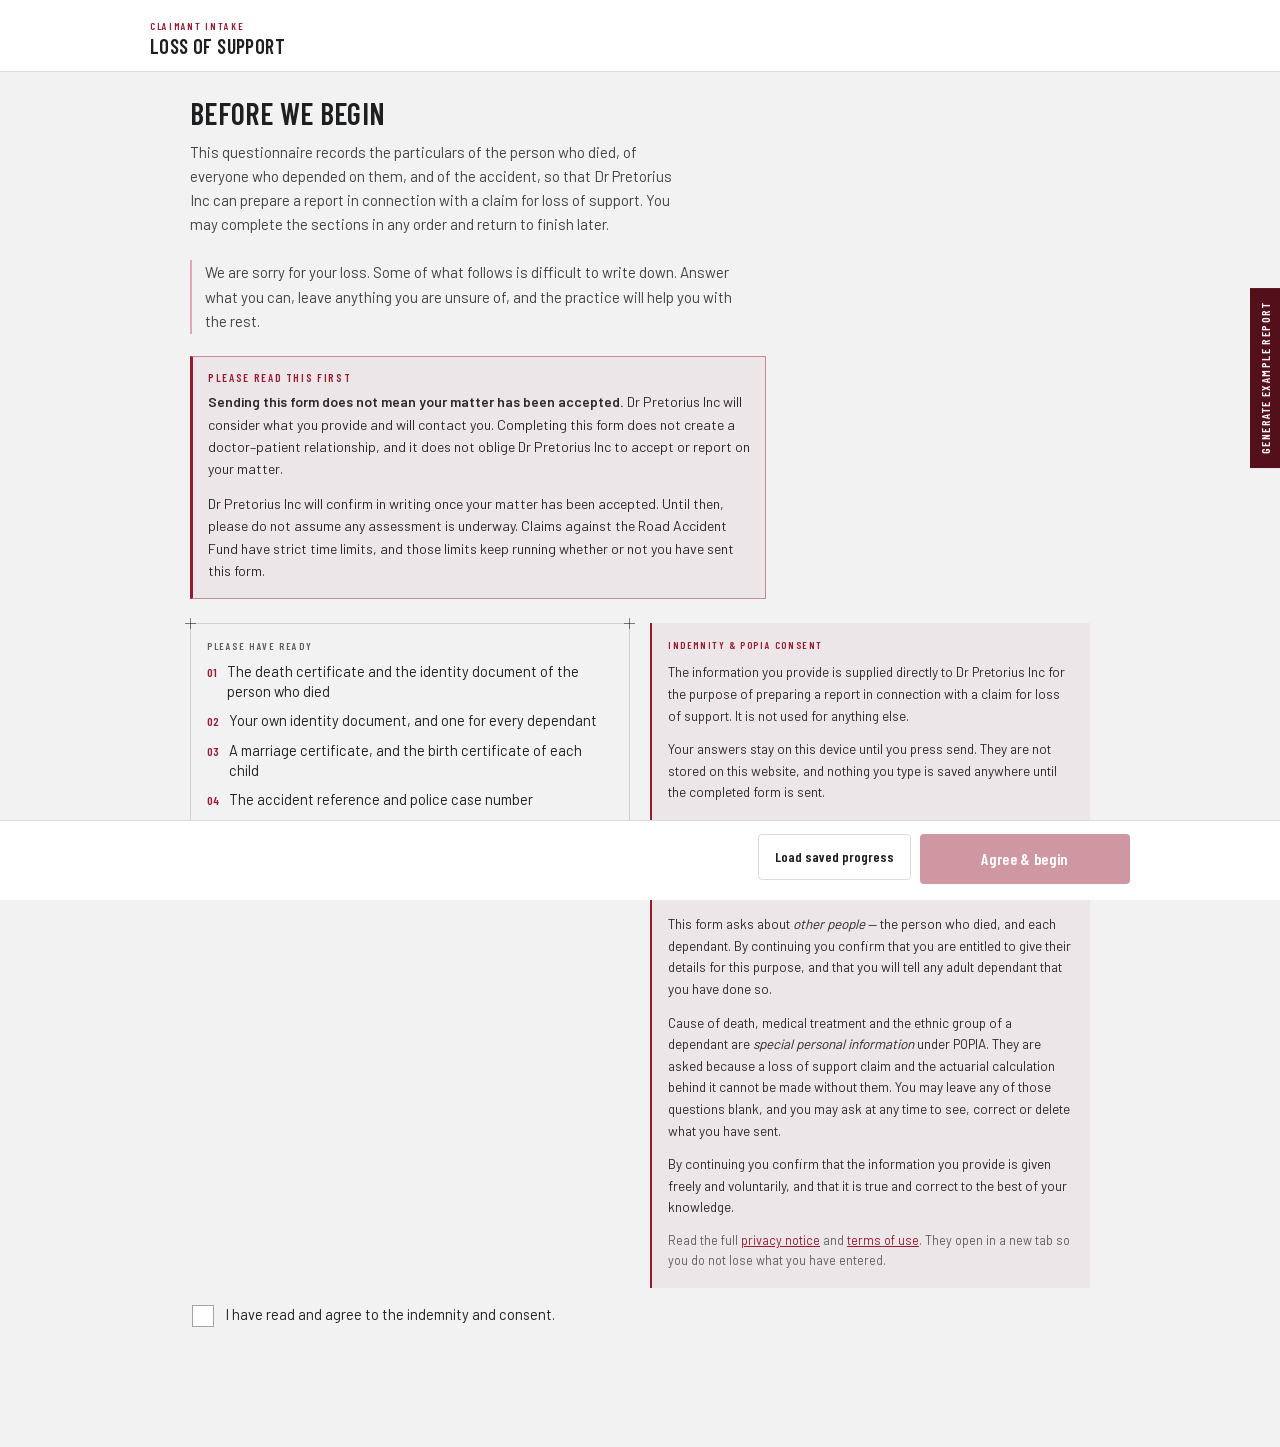
==== public/index.html @ 53305d14 "Flatten to repo root and finish the Dr Pretorius rebrand Two faults in the uploaded snapshot, fixed " ====
<!DOCTYPE html>
<html lang="en-ZA">
<head>
<meta charset="utf-8">
<meta name="viewport" content="width=device-width, initial-scale=1, viewport-fit=cover">
<meta name="color-scheme" content="light">
<meta name="robots" content="noindex, nofollow, noarchive">
<meta name="referrer" content="no-referrer">
<meta name="description" content="Loss of support form for Dr Pretorius Inc. Your answers stay on your device until you send the form.">
<title>Loss of Support Form — Dr Pretorius Inc</title>
<link rel="preload" href="fonts/barlow-400.woff2" as="font" type="font/woff2" crossorigin>
<link rel="preload" href="fonts/barlow-condensed-600.woff2" as="font" type="font/woff2" crossorigin>
<link rel="stylesheet" href="styles.css">
<link rel="icon" href="favicon.svg" type="image/svg+xml">
<link rel="icon" href="favicon-32.png" sizes="32x32" type="image/png">
<link rel="apple-touch-icon" href="apple-touch-icon.png">
</head>
<body>

<div class="visually-hidden" id="announcer" role="status" aria-live="polite" aria-atomic="true"></div>

<div class="app">

  <!-- ── Header ───────────────────────────────────────────────────────── -->
  <header class="app-header">
    <div class="header-inner">
      <div class="header-text">
        <div class="kicker">Claimant intake</div>
        <div class="header-title" id="headerTitle">Loss of support</div>
      </div>
    </div>
    <div class="progress" id="progress" hidden>
      <div class="progress-row">
        <span>Sections complete</span><span id="progressLabel">0 of 20</span>
      </div>
      <div class="progress-track" id="progressTrack" role="progressbar"
           aria-label="Sections complete" aria-valuemin="0" aria-valuemax="20" aria-valuenow="0">
        <div class="progress-fill" id="progressFill"></div>
      </div>
    </div>
  </header>

  <!-- ── Body ─────────────────────────────────────────────────────────── -->
  <div class="app-body">

    <aside class="sidebar" id="sidebar" hidden>
      <div class="sidebar-sticky">
        <div class="sidebar-heading">Sections</div>
        <nav id="sidebarList" aria-label="Form sections"></nav>
        <button type="button" class="side-review" id="sidebarReview">Review &amp; send →</button>
      </div>
    </aside>

    <main class="app-main">

      <!-- Welcome -->
      <section class="screen" id="screen-welcome" aria-labelledby="welcomeTitle">
        <h1 class="welcome-title" id="welcomeTitle">Before we begin</h1>
        <p class="welcome-lede">This questionnaire records the particulars of the person who died, of everyone who depended on them, and of the accident, so that Dr Pretorius Inc can prepare a report in connection with a claim for loss of support. You may complete the sections in any order and return to finish later.</p>

        <div class="condolence">
          <p>We are sorry for your loss. Some of what follows is difficult to write down. Answer what you can, leave anything you are unsure of, and the practice will help you with the rest.</p>
        </div>

        <div class="disclaimer">
          <div class="disclaimer-label">Please read this first</div>
          <p><strong>Sending this form does not mean your matter has been accepted.</strong> Dr Pretorius Inc will consider what you provide and will contact you. Completing this form does not create a doctor&ndash;patient relationship, and it does not oblige Dr Pretorius Inc to accept or report on your matter.</p>
          <p>Dr Pretorius Inc will confirm in writing once your matter has been accepted. Until then, please do not assume any assessment is underway. Claims against the Road Accident Fund have strict time limits, and those limits keep running whether or not you have sent this form.</p>
        </div>

        <div class="welcome-grid">
          <div class="blueprint ready-card">
            <i class="corner tl"></i><i class="corner tr"></i><i class="corner bl"></i><i class="corner br"></i>
            <div class="block-label">Please have ready</div>
            <div class="ready-list">
              <div class="ready-item"><span class="ready-n">01</span><span>The death certificate and the identity document of the person who died</span></div>
              <div class="ready-item"><span class="ready-n">02</span><span>Your own identity document, and one for every dependant</span></div>
              <div class="ready-item"><span class="ready-n">03</span><span>A marriage certificate, and the birth certificate of each child</span></div>
              <div class="ready-item"><span class="ready-n">04</span><span>The accident reference and police case number</span></div>
              <div class="ready-item"><span class="ready-n">05</span><span>What the deceased earned &mdash; payslips, employers and dates</span></div>
              <div class="ready-item"><span class="ready-n">06</span><span>The funeral account, and any policy that paid out</span></div>
            </div>
          </div>

          <div class="consent-note">
            <div class="block-label">Indemnity &amp; POPIA consent</div>
            <p>The information you provide is supplied directly to Dr Pretorius Inc for the purpose of preparing a report in connection with a claim for loss of support. It is not used for anything else.</p>
            <p>Your answers stay on this device until you press send. They are not stored on this website, and nothing you type is saved anywhere until the completed form is sent.</p>
            <p>Your information will not be sold, published or shared with any third party except where it is necessary for the claim or where the law requires it. It will be handled confidentially, kept only for as long as it is needed, and used solely for the purpose described above.</p>
            <p>This form asks about <em>other people</em> &mdash; the person who died, and each dependant. By continuing you confirm that you are entitled to give their details for this purpose, and that you will tell any adult dependant that you have done so.</p>
            <p>Cause of death, medical treatment and the ethnic group of a dependant are <em>special personal information</em> under POPIA. They are asked because a loss of support claim and the actuarial calculation behind it cannot be made without them. You may leave any of those questions blank, and you may ask at any time to see, correct or delete what you have sent.</p>
            <p>By continuing you confirm that the information you provide is given freely and voluntarily, and that it is true and correct to the best of your knowledge.</p>
            <p class="consent-links">Read the full <a href="privacy.html" target="_blank" rel="noopener">privacy notice</a> and <a href="terms.html" target="_blank" rel="noopener">terms of use</a>. They open in a new tab so you do not lose what you have entered.</p>
          </div>
        </div>

        <button type="button" class="check-row" id="consentRow" role="checkbox" aria-checked="false">
          <span class="check-box" aria-hidden="true">✓</span>
          <span class="check-text">I have read and agree to the indemnity and consent.</span>
        </button>
      </section>

      <!-- Section hub (phone) -->
      <section class="screen" id="screen-hub" aria-labelledby="hubHeading" hidden>
        <h1 class="visually-hidden" id="hubHeading">Your sections</h1>
        <p class="screen-lede">Complete the sections in any order. Your answers are kept on this device until you send the form.</p>
        <div class="hub-grid" id="hubList"></div>
      </section>

      <!-- A single section -->
      <section class="screen" id="screen-section" aria-labelledby="sectionTitle" hidden>
        <div class="kicker" id="sectionKicker"></div>
        <h1 class="screen-title" id="sectionTitle"></h1>
        <p class="screen-lede" id="sectionHelp"></p>
        <p class="section-alert" id="sectionAlert" hidden></p>
        <div class="field-grid" id="sectionFields"></div>
      </section>

      <!-- Review & send -->
      <section class="screen" id="screen-review" aria-labelledby="reviewHeading" hidden>
        <div class="review-inner">
          <h1 class="visually-hidden" id="reviewHeading">Review and send</h1>
          <p class="screen-lede">Please check your answers below. Once sent, a PDF of this form is delivered to the recipient you choose, and you can keep a copy for yourself.</p>

          <div class="notice" id="outstandingNotice" hidden>
            <div class="block-label" id="outstandingLabel"></div>
            <div class="notice-body">You may still send the form. Dr Pretorius Inc will follow up on anything left blank. To fill one in now, choose it below.</div>
            <div class="outstanding-list" id="outstandingList"></div>
          </div>

          <div class="notice notice-warn" id="sendError" role="alert" hidden>
            <div class="block-label">The form could not be sent</div>
            <div class="notice-body" id="sendErrorText"></div>
            <div class="notice-rescue" id="sendRescue" hidden>
              <p class="notice-body">Your completed form was built successfully — only the delivery failed. Save it to this device now, so that nothing you have entered is lost. You can email it to the practice yourself, or try sending again.</p>
              <button type="button" class="btn btn-secondary btn-small" id="rescuePdf">Save the PDF to this device</button>
            </div>
          </div>

          <div id="reviewBody"></div>

          <div class="next-block">
            <div class="block-label">What happens next</div>
            <div class="next-body">Your answers, the documents you attached, any photographs, the sketch and your signature are compiled into a single PDF and sent to the recipient you choose on the next step. You can then save the same PDF to this device to keep for your own records.<br><br><strong>Sending this form does not mean your matter has been accepted.</strong> Dr Pretorius Inc will consider it and contact you, and will confirm in writing if it accepts your matter.</div>
          </div>

          <button type="button" class="check-row" id="sendAckRow" role="checkbox" aria-checked="false">
            <span class="check-box" aria-hidden="true">✓</span>
            <span class="check-text">I confirm that the information above is true and correct to the best of my knowledge, and that every person who depended on the deceased has been listed.</span>
          </button>
        </div>
      </section>

      <!-- Sent -->
      <section class="screen" id="screen-sent" aria-labelledby="sentHeading" hidden>
        <div class="sent-wrap">
          <div class="sent-mark" aria-hidden="true">✓</div>
          <h1 class="screen-title" id="sentHeading">Your form has been sent</h1>
          <p class="screen-lede" id="sentLede">It has been delivered as a PDF. Nothing you entered is kept on this website.</p>
          <div class="blueprint ready-card">
            <i class="corner tl"></i><i class="corner tr"></i><i class="corner bl"></i><i class="corner br"></i>
            <div class="block-label">Keep a copy</div>
            <ul class="sent-list">
              <li>Save the PDF to this device while this page is open — it is not stored anywhere else.</li>
              <li>Closing or reloading this page clears everything you entered.</li>
              <li>Dr Pretorius Inc will contact you if anything further is needed.</li>
            </ul>
          </div>
        </div>
      </section>

    </main>
  </div>

  <!-- ── Action bar ───────────────────────────────────────────────────── -->
  <footer class="action-bar">
    <div class="action-inner">
      <button type="button" class="btn btn-secondary" id="btnSecondary"></button>
      <button type="button" class="btn btn-primary" id="btnPrimary"></button>
    </div>
  </footer>
</div>

<!-- Docked demo trigger. Hidden unless SHOW_DEMO_BUTTON is on in app.js. -->
<button type="button" class="demo-dock" id="demoDock" hidden>Generate Example Report</button>

<!-- Passcode dialog for the demo generator -->
<div class="dialog-backdrop" id="demoDialog" hidden>
  <div class="blueprint dialog" role="dialog" aria-modal="true" aria-labelledby="demoDialogTitle">
    <i class="corner tl"></i><i class="corner tr"></i><i class="corner bl"></i><i class="corner br"></i>
    <h2 class="dialog-title" id="demoDialogTitle">Passcode required</h2>
    <p class="dialog-body">Example data is for testing only. Enter the passcode to fill every section.</p>
    <label class="visually-hidden" for="demoCode">Passcode</label>
    <input class="input" id="demoCode" type="password" inputmode="numeric" autocomplete="off" placeholder="Passcode">
    <div class="notice notice-warn" id="demoError" hidden>
      <div class="notice-body">That passcode is not correct.</div>
    </div>
    <div class="dialog-actions">
      <button type="button" class="btn btn-secondary btn-small" id="demoCancel">Cancel</button>
      <button type="button" class="btn btn-primary btn-small" id="demoConfirm">Fill the form</button>
    </div>
  </div>
</div>

<!-- Where should this form go? Shown when Send is pressed. -->
<div class="dialog-backdrop" id="recipientDialog" hidden>
  <div class="blueprint dialog" role="dialog" aria-modal="true" aria-labelledby="recipientDialogTitle">
    <i class="corner tl"></i><i class="corner tr"></i><i class="corner bl"></i><i class="corner br"></i>
    <h2 class="dialog-title" id="recipientDialogTitle">Where should this form go?</h2>
    <p class="dialog-body">Choose who receives the completed form. It is sent to one of these, and to nobody else.</p>
    <div id="recipientList"></div>
    <div class="dialog-actions">
      <button type="button" class="btn btn-secondary btn-small" id="recipientCancel">Cancel</button>
    </div>
  </div>
</div>

<!-- Busy overlay -->
<div class="busy-backdrop" id="busy" hidden>
  <div class="busy-card" role="status" aria-live="polite">
    <div class="busy-title" id="busyTitle">Preparing your form</div>
    <div class="busy-body" id="busyBody">This takes a few seconds. Please keep this page open.</div>
  </div>
</div>

<!-- Hidden file input used to reload a saved progress file -->
<input type="file" id="draftInput" accept="application/json,.json" class="visually-hidden" tabindex="-1" aria-hidden="true">

<!-- Honeypot. A real person never fills this in; a bot usually does. -->
<div class="hp-field" aria-hidden="true">
  <label for="website">Leave this field empty</label>
  <input type="text" id="website" name="website" tabindex="-1" autocomplete="off">
</div>

<script src="jspdf.umd.min.js"></script>
<script src="pdf-builder.js"></script>
<script src="app.js"></script>
</body>
</html>
---- public/styles.css ----
/* ============================================================================
   Dr Pretorius Inc — Loss of Support Form
   Built on the "Industry" design system: deep red on a light technical
   ground, Barlow Condensed headings over Barlow, square corners, hairline
   borders, "+" registration marks on framed objects.

   Every colour, font and space below comes from the tokens in :root. Do not
   hard-code a hex, a font name or a raw px value the tokens already carry.

   The fonts are served from this site (public/fonts) rather than from Google,
   so no third party sees a claimant's IP address or which page they opened.
   ========================================================================= */

/* — Barlow, latin subset, SIL Open Font License 1.1 (see fonts/OFL.txt) — */
@font-face {
  font-family: 'Barlow'; font-style: normal; font-weight: 400; font-display: swap;
  src: url('fonts/barlow-400.woff2') format('woff2');
}
@font-face {
  font-family: 'Barlow'; font-style: normal; font-weight: 500; font-display: swap;
  src: url('fonts/barlow-500.woff2') format('woff2');
}
@font-face {
  font-family: 'Barlow'; font-style: normal; font-weight: 600; font-display: swap;
  src: url('fonts/barlow-600.woff2') format('woff2');
}
@font-face {
  font-family: 'Barlow Condensed'; font-style: normal; font-weight: 500; font-display: swap;
  src: url('fonts/barlow-condensed-500.woff2') format('woff2');
}
@font-face {
  font-family: 'Barlow Condensed'; font-style: normal; font-weight: 600; font-display: swap;
  src: url('fonts/barlow-condensed-600.woff2') format('woff2');
}

:root {
  /* Ground and ink */
  --color-bg: #f2f2f3;
  --color-paper: #ffffff;
  --color-text: #1d1f20;
  --color-divider: rgba(29, 31, 32, 0.16);
  --color-hairline: rgba(29, 31, 32, 0.09);

  /* Accent — the same deep red as the practice's accident information form,
     not tied to any particular practice's brand. Deliberately a different hue
     from --color-warn below (a brick red-orange) so a primary action and an
     error notice never read as the same colour. */
  --color-accent: #971B30;
  --color-accent-100: #f8eaec;
  --color-accent-200: #f1d3d8;
  --color-accent-300: #e0a9b2;
  --color-accent-400: #c66f7e;
  --color-accent-500: #ab3b4e;
  --color-accent-600: #811628;
  --color-accent-700: #691220;
  --color-accent-800: #530f1a;
  --color-accent-900: #400b14;
  --color-accent-line: rgba(151, 27, 48, 0.45);
  --color-accent-wash: rgba(151, 27, 48, 0.055);
  --color-accent-tint: rgba(151, 27, 48, 0.07);

  /* Neutral ramp */
  --color-neutral-300: #d4d4d7;
  --color-neutral-400: #b7b7ba;
  --color-neutral-500: #98989b;
  --color-neutral-600: #7a7a7d;
  --color-neutral-700: #5d5d60;
  --color-neutral-800: #424244;
  --color-neutral-900: #2b2b2d;

  /* A single warning role, used only for send failures */
  --color-warn: #8a2b20;
  --color-warn-wash: rgba(138, 43, 32, 0.06);
  --color-warn-line: rgba(138, 43, 32, 0.4);

  --font-heading: 'Barlow Condensed', system-ui, sans-serif;
  --font-body: 'Barlow', system-ui, sans-serif;

  --space-1: 3.4px;
  --space-2: 6.8px;
  --space-3: 10.2px;
  --space-4: 13.6px;
  --space-6: 20.4px;
  --space-8: 27.2px;

  --radius-md: 4px;

  --shadow-sm: 0 1px 2px rgba(43, 43, 45, 0.14);
  --shadow-md: 0 3px 10px rgba(43, 43, 45, 0.16);

  /* Layout, phone first. The desktop breakpoint retunes these in one place. */
  --pad: 18px;
  --maxw: none;
  --cols: 1fr;
  --top-pad: max(16px, env(safe-area-inset-top));
  --bottom-pad: max(14px, env(safe-area-inset-bottom));
  --control-h: 46px;
}

*, *::before, *::after { box-sizing: border-box; }

html { -webkit-text-size-adjust: 100%; }

body {
  margin: 0;
  background: var(--color-bg);
  color: var(--color-text);
  font-family: var(--font-body);
  font-size: 15px;
  line-height: 1.55;
  -webkit-font-smoothing: antialiased;
}

img { display: block; max-width: 100%; }

/* Interaction states are themed, never left to the browser. */
:focus { outline: none; }
:focus-visible { outline: 2px solid var(--color-accent); outline-offset: 2px; }
::selection { background: rgba(151, 27, 48, 0.22); }

/* ── Blueprint frame — the wireframe object every framed element wears ───── */
.blueprint { position: relative; border: 1px solid var(--color-divider); border-radius: 0; }
.blueprint > .corner {
  position: absolute; width: 11px; height: 11px;
  color: rgba(29, 31, 32, 0.55); pointer-events: none;
}
.blueprint > .corner::before,
.blueprint > .corner::after { content: ''; position: absolute; background: currentColor; }
.blueprint > .corner::before { left: 5px; top: 0; width: 1px; height: 100%; }
.blueprint > .corner::after { top: 5px; left: 0; width: 100%; height: 1px; }
.blueprint > .corner.tl { top: -6px; left: -6px; }
.blueprint > .corner.tr { top: -6px; right: -6px; }
.blueprint > .corner.bl { bottom: -6px; left: -6px; }
.blueprint > .corner.br { bottom: -6px; right: -6px; }

/* ── Shared type roles ──────────────────────────────────────────────────── */
.kicker {
  font-family: var(--font-heading); font-weight: 600; font-size: 10px; line-height: 1.2;
  letter-spacing: 0.17em; text-transform: uppercase; color: var(--color-accent);
}
.kicker-muted { color: var(--color-neutral-700); letter-spacing: 0.16em; }
.screen-title {
  font-family: var(--font-heading); font-weight: 600; font-size: 27px; line-height: 1.08;
  letter-spacing: -0.015em; margin: 7px 0 6px;
}
.screen-lede {
  font-size: 14px; line-height: 1.55; color: var(--color-neutral-700);
  margin: 0 0 22px; max-width: 62ch;
}

/* The shell fills the viewport so the sticky action bar sits on the bottom
   edge even when a section is short. */
.app { min-height: 100vh; display: flex; flex-direction: column; }
@supports (min-height: 100svh) { .app { min-height: 100svh; } }

/* ── Header ─────────────────────────────────────────────────────────────── */
.app-header {
  position: sticky; top: 0; z-index: 30;
  background: var(--color-paper);
  border-bottom: 1px solid var(--color-divider);
  padding: var(--top-pad) var(--pad) 13px;
}
.header-inner {
  max-width: var(--maxw); margin: 0 auto;
  display: flex; justify-content: space-between; align-items: flex-start; gap: 14px;
}
.header-text { min-width: 0; }
.header-title {
  font-family: var(--font-heading); font-weight: 600; font-size: 20px; line-height: 1.15;
  letter-spacing: -0.01em; margin-top: 3px;
}
.progress { max-width: var(--maxw); margin: 14px auto 0; }
.progress[hidden] { display: none; }
.progress-row {
  display: flex; justify-content: space-between;
  font-size: 10px; font-weight: 500; line-height: 1;
  letter-spacing: 0.09em; text-transform: uppercase;
  color: var(--color-neutral-700); margin-bottom: 6px;
}
.progress-track { height: 4px; background: rgba(29, 31, 32, 0.12); }
.progress-fill { height: 100%; background: var(--color-accent); width: 0%; transition: width 0.25s ease; }

/* ── Body and sidebar ───────────────────────────────────────────────────── */
.app-body { flex: 1; display: flex; align-items: flex-start; }
.app-main { flex: 1; min-width: 0; }

.sidebar { display: none; }

/* ── Screens ────────────────────────────────────────────────────────────── */
.screen { padding: 22px var(--pad) 28px; max-width: var(--maxw); margin: 0 auto; }
.screen[hidden] { display: none; }
#screen-welcome { padding-top: 26px; padding-bottom: 30px; }

.welcome-title {
  font-family: var(--font-heading); font-weight: 600; font-size: 30px; line-height: 1.06;
  letter-spacing: -0.015em; margin: 0 0 10px;
}
.welcome-lede {
  font-size: 15px; line-height: 1.6; color: var(--color-neutral-800);
  margin: 0 0 24px; max-width: 62ch;
}
.welcome-grid { display: grid; grid-template-columns: var(--cols); gap: 20px; align-items: start; }

.ready-card { padding: 16px 16px 12px; }
.ready-list { display: flex; flex-direction: column; gap: 10px; font-size: 14.5px; line-height: 1.35; }
.ready-item { display: flex; gap: 10px; align-items: baseline; }
.ready-n {
  color: var(--color-accent); font-family: var(--font-heading);
  font-weight: 600; font-size: 12px; flex: none;
}
.block-label {
  font-family: var(--font-heading); font-weight: 600; font-size: 10px; line-height: 1.2;
  letter-spacing: 0.16em; text-transform: uppercase;
  color: var(--color-neutral-700); margin-bottom: 10px;
}

.consent-note {
  background: var(--color-accent-wash);
  border-left: 2px solid var(--color-accent);
  padding: 16px 16px 4px;
}
.consent-note .block-label { color: var(--color-accent); }
.consent-note p { font-size: 13.5px; line-height: 1.6; color: var(--color-neutral-900); margin: 0 0 12px; }
.consent-note p:last-child { margin-bottom: 14px; }
/* The link out to the full notice. Quiet, but always present — a policy
   nobody can reach from the page it governs is not a policy. */
.consent-links { font-size: 12.5px !important; color: var(--color-neutral-700) !important; }
.consent-links a { color: var(--color-accent); }

/* Checkbox rows — the box is drawn, never a native control */
.check-row {
  display: flex; gap: 12px; align-items: flex-start;
  padding: 16px 2px 2px; min-height: 48px; cursor: pointer;
  background: none; border: 0; text-align: left; width: 100%;
  font-family: inherit; color: inherit;
}
.check-box {
  width: 22px; height: 22px; flex: none; margin-top: 1px;
  border: 1px solid rgba(29, 31, 32, 0.4); background: var(--color-paper);
  display: grid; place-items: center;
  font-family: var(--font-heading); font-weight: 600; font-size: 13px; color: transparent;
}
.check-row[aria-checked='true'] .check-box {
  background: var(--color-accent); border-color: var(--color-accent); color: var(--color-paper);
}
.check-text { font-size: 14.5px; line-height: 1.45; color: var(--color-text); }

/* ── Hub (phone) ────────────────────────────────────────────────────────── */
.hub-grid { display: grid; grid-template-columns: var(--cols); gap: 0 34px; align-items: start; }
.hub-group {
  grid-column: 1 / -1;
  font-family: var(--font-heading); font-weight: 600; font-size: 10px; line-height: 1.2;
  letter-spacing: 0.17em; text-transform: uppercase;
  color: var(--color-neutral-700); margin: 22px 0 4px;
}
.hub-row {
  display: flex; gap: 13px; align-items: center;
  padding: 13px 2px; border-top: 1px solid var(--color-divider);
  min-height: 48px; cursor: pointer; width: 100%;
  background: none; border-left: 0; border-right: 0; border-bottom: 0;
  text-align: left; font-family: inherit; color: inherit;
}
.hub-row:hover { background: var(--color-accent-tint); }
.hub-row:active { background: rgba(151, 27, 48, 0.13); }
.hub-n {
  width: 27px; height: 27px; flex: none;
  border: 1px solid var(--color-accent-line); display: grid; place-items: center;
  font-family: var(--font-heading); font-weight: 600; font-size: 12.5px; line-height: 1;
  color: var(--color-accent);
}
.hub-body { flex: 1; min-width: 0; }
.hub-name, .hub-meta { display: block; }
.hub-name {
  font-family: var(--font-heading); font-weight: 600; font-size: 16.5px; line-height: 1.2;
  letter-spacing: -0.005em;
}
.hub-meta { font-size: 11.5px; line-height: 1.4; color: var(--color-neutral-700); margin-top: 1px; }
.hub-chev { flex: none; color: var(--color-neutral-700); font-size: 17px; line-height: 1; }
.badge {
  flex: none; font-family: var(--font-heading); font-weight: 600; font-size: 9.5px; line-height: 1;
  letter-spacing: 0.11em; text-transform: uppercase;
}
.badge-done { color: var(--color-paper); background: var(--color-accent); padding: 5px 7px; }
.badge-started { color: var(--color-accent); border: 1px solid var(--color-accent-line); padding: 4px 6px; }

/* ── Fields ─────────────────────────────────────────────────────────────── */
.field-grid { display: grid; grid-template-columns: var(--cols); gap: 0 26px; align-items: start; }
.field { margin-bottom: 18px; }
.field.wide { grid-column: 1 / -1; }
.field > label, .field > .field-label {
  display: block; font-size: 11px; font-weight: 500; line-height: 1.2;
  letter-spacing: 0.08em; text-transform: uppercase;
  color: var(--color-neutral-800); margin-bottom: 7px;
}
.req { color: var(--color-accent); }
.field-hint { font-size: 12px; line-height: 1.5; color: var(--color-neutral-700); margin: 10px 0 0; }

.input {
  width: 100%; height: var(--control-h); padding: 0 12px;
  background: var(--color-paper); border: 1px solid rgba(29, 31, 32, 0.22);
  border-radius: var(--radius-md);
  font-family: var(--font-body); font-size: 15px; color: var(--color-text);
  caret-color: var(--color-accent);
}
textarea.input {
  height: auto; min-height: 118px; padding: 11px 12px; line-height: 1.5; resize: vertical;
}
select.input { padding: 0 10px; appearance: none; background-image: none; }
.input:hover { border-color: rgba(29, 31, 32, 0.45); }
.input:focus-visible { border-color: var(--color-accent); outline-offset: 0; }
.input::placeholder { color: var(--color-neutral-700); }

.select-wrap { position: relative; }
.select-wrap::after {
  content: ''; position: absolute; right: 14px; top: 50%; width: 8px; height: 8px;
  border-right: 1px solid var(--color-neutral-700); border-bottom: 1px solid var(--color-neutral-700);
  transform: translateY(-70%) rotate(45deg); pointer-events: none;
}

/* Choice chips — square, 44px minimum, single or multi select */
.choices { display: flex; flex-wrap: wrap; gap: 8px; }
.choice {
  min-height: 44px; display: flex; align-items: center; padding: 0 14px;
  background: var(--color-paper); color: var(--color-neutral-900);
  border: 1px solid rgba(29, 31, 32, 0.22);
  font-family: var(--font-heading); font-weight: 600; font-size: 14px; line-height: 1;
  letter-spacing: 0.01em; cursor: pointer;
}
.choice:hover { background: var(--color-accent-100); border-color: var(--color-accent-line); }
/* aria-pressed is the toggle buttons of a several-choices question;
   aria-checked is the radios of a one-choice question. Both look the same. */
.choice[aria-pressed='true'], .choice[aria-checked='true'] {
  background: var(--color-accent); color: var(--color-paper); border-color: var(--color-accent);
}
.choice[aria-pressed='true']:hover, .choice[aria-checked='true']:hover {
  background: var(--color-accent-600); border-color: var(--color-accent-600);
}

/* Photographs */
.photo-grid { display: grid; grid-template-columns: repeat(3, minmax(0, 1fr)); gap: 9px; }
.photo-cell { position: relative; }
.photo-slot {
  position: relative; aspect-ratio: 1; width: 100%;
  border: 1px dashed rgba(29, 31, 32, 0.35); background: var(--color-paper);
  display: flex; flex-direction: column; align-items: center; justify-content: center;
  gap: 5px; cursor: pointer; padding: 0; font-family: inherit; overflow: hidden;
}
.photo-slot:hover { border-color: var(--color-accent); background: var(--color-accent-100); }
.photo-plus { font-size: 19px; color: var(--color-accent); line-height: 1; }
.photo-label { font-size: 10px; font-weight: 500; line-height: 1.2; color: var(--color-neutral-700); }
.photo-slot.filled { border-style: solid; border-color: var(--color-accent-line); }
.photo-slot img { position: absolute; inset: 0; width: 100%; height: 100%; object-fit: cover; }
.photo-caption {
  position: absolute; left: 0; right: 0; bottom: 0; z-index: 1;
  background: rgba(151, 27, 48, 0.9); color: var(--color-paper);
  font-size: 9.5px; font-weight: 500; line-height: 1.2;
  letter-spacing: 0.06em; text-transform: uppercase; padding: 4px 5px;
}
.photo-remove {
  /* 36px, not 28px: this is a thumb on a phone belonging to someone who may
     be injured, and 28px was the smallest target on the form. */
  position: absolute; top: 0; right: 0; z-index: 2; width: 36px; height: 36px;
  background: rgba(29, 31, 32, 0.72); color: var(--color-paper); border: 0;
  font-family: var(--font-heading); font-size: 17px; line-height: 1; cursor: pointer;
}
.photo-remove:hover { background: var(--color-text); }
.photo-remove[hidden] { display: none; }
.photo-slot.busy { opacity: 0.55; pointer-events: none; }
.visually-hidden {
  position: absolute; width: 1px; height: 1px; overflow: hidden;
  clip: rect(0 0 0 0); clip-path: inset(50%); white-space: nowrap;
}

/* Sketch and signature canvases */
.draw-frame { background: var(--color-paper); position: relative; touch-action: none; }
.sketch-frame { height: 230px; }
.sign-frame {
  height: 140px; border: 1px solid rgba(29, 31, 32, 0.22); border-radius: var(--radius-md);
}
.draw-canvas { position: absolute; inset: 0; width: 100%; height: 100%; cursor: crosshair; }
.draw-empty {
  position: absolute; inset: 0; display: flex; flex-direction: column;
  align-items: center; justify-content: center; gap: 6px; pointer-events: none;
}
.draw-empty[hidden] { display: none; }
.draw-empty-title { font-family: var(--font-heading); font-weight: 600; font-size: 15px; line-height: 1; color: var(--color-accent); }
.draw-empty-sub { font-size: 12px; line-height: 1.4; color: var(--color-neutral-700); }
.sign-line { position: absolute; left: 18px; right: 18px; bottom: 34px; height: 1px; background: rgba(29, 31, 32, 0.25); pointer-events: none; }
.sign-hint { position: absolute; left: 18px; bottom: 12px; font-size: 11px; line-height: 1.2; color: var(--color-neutral-700); pointer-events: none; }
.draw-actions { display: flex; justify-content: flex-end; margin-top: 8px; }

/* ── Review ─────────────────────────────────────────────────────────────── */
#screen-review { position: relative; }
/* No logo and no watermark on this build — the review screen is plain paper. */
.review-inner { position: relative; max-width: var(--maxw); margin: 0 auto; }

.notice { border: 1px solid var(--color-accent-line); background: var(--color-accent-wash); padding: 12px 13px; margin-bottom: 20px; }
.notice .block-label { color: var(--color-accent); margin-bottom: 5px; }
.notice-body { font-size: 13px; line-height: 1.5; color: var(--color-neutral-900); }
.notice-warn { border-color: var(--color-warn-line); background: var(--color-warn-wash); }
.notice-warn .block-label { color: var(--color-warn); }

.review-group {
  font-family: var(--font-heading); font-weight: 600; font-size: 10px; line-height: 1.2;
  letter-spacing: 0.17em; text-transform: uppercase;
  color: var(--color-neutral-700); margin: 0 0 8px;
}
.review-cards { display: grid; grid-template-columns: var(--cols); gap: 12px; align-items: start; margin-bottom: 12px; }
.review-card { background: rgba(255, 255, 255, 0.55); border: 1px solid rgba(29, 31, 32, 0.18); padding: 14px 14px 12px; }
.review-head { display: flex; align-items: baseline; justify-content: space-between; gap: 12px; margin-bottom: 10px; }
.review-name {
  font-family: var(--font-heading); font-weight: 600; font-size: 17px; line-height: 1.15;
  letter-spacing: -0.005em; min-width: 0;
}
.review-edit {
  flex: none; font-family: var(--font-heading); font-weight: 600; font-size: 10.5px; line-height: 1;
  letter-spacing: 0.13em; text-transform: uppercase; color: var(--color-accent);
  padding: 8px 0 8px 10px; cursor: pointer; background: none; border: 0;
}
.review-edit:hover { color: var(--color-accent-700); }
.review-row { display: flex; gap: 12px; align-items: baseline; padding: 6px 0; border-top: 1px solid var(--color-hairline); }
.review-label {
  width: 112px; flex: none; font-size: 10.5px; font-weight: 500; line-height: 1.35;
  letter-spacing: 0.06em; text-transform: uppercase; color: var(--color-neutral-700);
}
.review-value { flex: 1; min-width: 0; font-size: 14px; line-height: 1.45; white-space: pre-line; overflow-wrap: break-word; }
.review-empty { flex: 1; min-width: 0; font-size: 13.5px; line-height: 1.45; color: var(--color-neutral-700); }
.review-attach {
  display: flex; gap: 8px; align-items: center; padding: 9px 0 1px;
  border-top: 1px solid var(--color-hairline);
  font-size: 12.5px; font-weight: 500; line-height: 1.3; color: var(--color-accent);
}
.review-attach::before { content: ''; width: 6px; height: 6px; background: var(--color-accent); flex: none; }

.next-block { border: 1px solid rgba(29, 31, 32, 0.18); background: rgba(255, 255, 255, 0.55); padding: 14px 14px 12px; margin-top: 6px; }
.next-body { font-size: 13.5px; line-height: 1.6; color: var(--color-neutral-800); max-width: 70ch; }
.next-body strong { font-weight: 600; }

/* ── Sent ───────────────────────────────────────────────────────────────── */
.sent-wrap { max-width: 62ch; }
.sent-mark {
  width: 54px; height: 54px; display: grid; place-items: center; margin-bottom: 16px;
  border: 1px solid var(--color-accent); color: var(--color-accent);
  font-family: var(--font-heading); font-weight: 600; font-size: 26px; line-height: 1;
}
.sent-list { margin: 0; padding-left: 16px; font-size: 14px; line-height: 1.65; color: var(--color-neutral-800); }

/* ── Action bar ─────────────────────────────────────────────────────────── */
.action-bar {
  position: sticky; bottom: 0; z-index: 30;
  background: var(--color-paper); border-top: 1px solid var(--color-divider);
  padding: 13px var(--pad) var(--bottom-pad);
}
.action-inner {
  max-width: var(--maxw); margin: 0 auto;
  display: flex; flex-direction: column; justify-content: stretch; gap: 9px;
}
.btn {
  display: inline-flex; align-items: center; justify-content: center; gap: 6px;
  cursor: pointer; text-decoration: none;
  font-family: var(--font-heading); font-weight: 600; line-height: 1.2;
  color: var(--color-text); background: transparent;
  border: 1px solid transparent; border-radius: var(--radius-md);
  padding: 0 16px;
}
.btn:disabled { opacity: 0.45; cursor: not-allowed; }
.btn-primary { background: var(--color-accent); color: var(--color-paper); }
.btn-primary:hover:not(:disabled) { background: var(--color-accent-600); }
.btn-primary:active:not(:disabled) { background: var(--color-accent-700); }
.btn-secondary { border-color: var(--color-divider); }
.btn-secondary:hover:not(:disabled) { background: rgba(29, 31, 32, 0.07); }
.btn-secondary:active:not(:disabled) { background: rgba(29, 31, 32, 0.14); }
.btn-ghost { color: var(--color-accent); }
.btn-ghost:hover:not(:disabled) { background: rgba(151, 27, 48, 0.1); }
.btn-small { height: 38px; font-size: 13px; }

.action-inner .btn-primary { height: 50px; width: 100%; font-size: 16px; letter-spacing: 0.02em; }
.action-inner .btn-secondary { height: 46px; width: 100%; font-size: 14px; order: 1; }
.action-inner .btn[hidden] { display: none; }

/* ── Demo button (development only) ─────────────────────────────────────── */
.demo-dock {
  position: fixed; right: 0; top: 42%; z-index: 40;
  transform: translateY(-50%) rotate(180deg); writing-mode: vertical-rl;
  background: var(--color-accent-800); color: var(--color-paper);
  border: 0; padding: 14px 8px; cursor: pointer;
  font-family: var(--font-heading); font-weight: 600; font-size: 12px;
  letter-spacing: 0.12em; text-transform: uppercase;
}
.demo-dock:hover { background: var(--color-accent); }
.demo-dock[hidden] { display: none; }

/* On a phone the dock lies across the right-hand edge, exactly where the
   Remove button of a repeatable entry and the × of a photograph sit. Move the
   content clear of it rather than leaving two controls stacked on one spot.
   A laptop has room to spare, so nothing moves there. */
body.has-demo .screen { padding-right: calc(var(--pad) + 34px); }
@media (min-width: 900px) {
  body.has-demo .screen { padding-right: var(--pad); }
}

/* ── Dialog ─────────────────────────────────────────────────────────────── */
.dialog-backdrop {
  position: fixed; inset: 0; z-index: 50;
  background: rgba(29, 31, 32, 0.45);
  display: flex; align-items: center; justify-content: center; padding: 20px;
}
.dialog-backdrop[hidden] { display: none; }
.dialog { background: var(--color-paper); box-shadow: var(--shadow-md); padding: 20px; width: 100%; max-width: 340px; }
.dialog-title { font-family: var(--font-heading); font-weight: 600; font-size: 20px; line-height: 1.15; margin: 0 0 6px; }
.dialog-body { font-size: 13.5px; line-height: 1.55; color: var(--color-neutral-800); margin: 0 0 14px; }
.dialog-actions { display: flex; justify-content: flex-end; gap: 8px; margin-top: 14px; }

/* ── Recipient chooser ──────────────────────────────────────────────────── */
.recipient-option {
  display: block; width: 100%; text-align: left; cursor: pointer;
  background: var(--color-paper); border: 1px solid rgba(29, 31, 32, 0.22);
  border-radius: var(--radius-md); padding: 12px 14px; margin-bottom: 8px;
  font-family: inherit; color: inherit; min-height: 56px;
}
.recipient-option:hover { border-color: var(--color-accent); background: var(--color-accent-100); }
.recipient-option:active { background: var(--color-accent-200); }
.recipient-name {
  display: block; font-family: var(--font-heading); font-weight: 600;
  font-size: 17px; line-height: 1.2;
}
.recipient-email {
  display: block; font-size: 12.5px; line-height: 1.4;
  color: var(--color-neutral-700); overflow-wrap: break-word;
}

/* ── Honeypot — off-screen, never shown, never announced ────────────────── */
.hp-field { position: absolute; left: -9999px; top: 0; width: 1px; height: 1px; overflow: hidden; }

/* ── Busy overlay while the PDF is built and sent ───────────────────────── */
.busy-backdrop {
  position: fixed; inset: 0; z-index: 60; background: rgba(242, 242, 243, 0.88);
  display: flex; align-items: center; justify-content: center; padding: 20px;
}
.busy-backdrop[hidden] { display: none; }
.busy-card { text-align: center; }
.busy-title { font-family: var(--font-heading); font-weight: 600; font-size: 22px; line-height: 1.15; margin-bottom: 6px; }
.busy-body { font-size: 13.5px; color: var(--color-neutral-700); }

/* ═══ Desktop ═══════════════════════════════════════════════════════════ */
@media (min-width: 900px) {
  :root {
    --pad: 40px;
    --maxw: 980px;
    --cols: repeat(2, minmax(0, 1fr));
    --top-pad: 20px;
    --bottom-pad: 16px;
  }

  .app-body { min-height: 0; }

  /* The section list becomes a permanent sidebar, so no hub screen is needed. */
  .sidebar {
    display: block; width: 268px; flex: none; align-self: stretch;
    border-right: 1px solid rgba(29, 31, 32, 0.14);
    background: rgba(255, 255, 255, 0.55);
    padding: 20px 0 26px;
  }
  .sidebar[hidden] { display: none; }
  /* Twenty sections, not the accident form's fifteen — the list is now taller
     than a laptop screen. A sticky block taller than the viewport pins its top
     and puts its bottom permanently out of reach: measured at 1280x800 the
     "Review & send" and "Save progress" controls sat 642px below the fold and
     no amount of scrolling brought them back, because the block is stuck.

     So the block is capped at the viewport and only the LIST scrolls. The
     heading, the review link and the save block are outside that scroller, so
     they stay on screen whatever the section count grows to. */
  .sidebar-sticky {
    position: sticky; top: 116px;
    display: flex; flex-direction: column;
    max-height: calc(100vh - 116px - 26px);
  }
  #sidebarList {
    flex: 1 1 auto; min-height: 0; overflow-y: auto;
    overscroll-behavior: contain;
  }
  .sidebar-heading {
    font-family: var(--font-heading); font-weight: 600; font-size: 10px; line-height: 1.2;
    letter-spacing: 0.17em; text-transform: uppercase;
    color: var(--color-neutral-700); padding: 0 20px 10px;
  }
  .side-group {
    font-size: 9.5px; font-weight: 500; line-height: 1.2;
    letter-spacing: 0.14em; text-transform: uppercase;
    color: var(--color-neutral-700); padding: 14px 20px 5px;
  }
  .side-row {
    display: flex; gap: 10px; align-items: center; width: 100%;
    padding: 8px 20px; min-height: 40px; cursor: pointer; text-align: left;
    background: transparent; border: 0; border-left: 2px solid transparent;
    font-family: inherit; color: inherit;
  }
  .side-row:hover { background: var(--color-accent-tint); }
  .side-row.current { border-left-color: var(--color-accent); background: var(--color-accent-tint); }
  .side-n {
    font-family: var(--font-heading); font-weight: 600; font-size: 11px; line-height: 1;
    color: var(--color-accent); width: 16px; flex: none;
  }
  .side-name { flex: 1; min-width: 0; font-size: 13.5px; line-height: 1.3; }
  .side-done { flex: none; width: 7px; height: 7px; background: var(--color-accent); }
  .side-review {
    margin: 16px 20px 0; padding-top: 13px; width: calc(100% - 40px);
    border: 0; border-top: 1px solid rgba(29, 31, 32, 0.14); background: none;
    font-family: var(--font-heading); font-weight: 600; font-size: 12px; line-height: 1;
    letter-spacing: 0.13em; text-transform: uppercase; color: var(--color-accent);
    cursor: pointer; text-align: left;
  }
  .side-review:hover { color: var(--color-accent-700); }
  .side-review, .side-save { flex: none; }

  .action-inner { flex-direction: row; justify-content: flex-end; }
  .action-inner .btn-primary { width: auto; min-width: 210px; }
  .action-inner .btn-secondary { width: auto; order: 0; }

  /* Three across, two rows — the six slots stay a block, not a ragged strip. */
  .photo-grid { max-width: 470px; }

  /* Two review cards to a row, but only while each still has room for a long
     answer such as an email address. */
  .review-cards { grid-template-columns: repeat(auto-fit, minmax(330px, 1fr)); }

  .sketch-frame { height: 320px; }
  .sign-frame { height: 170px; }
}

@media (prefers-reduced-motion: reduce) {
  .progress-fill { transition: none; }
}

/* Printing is not the route — the PDF is. Keep a sane fallback anyway. */
@media print {
  .app-header, .action-bar, .sidebar, .demo-dock { display: none !important; }
}

/* Save-progress control — deliberately outside the action bar, so the two
   designed buttons keep their places. */
.hub-save { display: flex; flex-direction: column; align-items: flex-start; margin-top: 20px; }
.hub-save .btn { padding-left: 0; }
.side-save { padding: 12px 18px 0; }
/* What the saved file actually contains — see addSaveButton() in app.js. */
.save-warning { max-width: 46ch; }
.hub-save .save-warning { margin-top: 4px; }
.side-save .save-warning { font-size: 11px; line-height: 1.45; }

/* ═══ Added 2026-09-20 ═══════════════════════════════════════════════════ */

/* ── Headings in capitals ───────────────────────────────────────────────
   The firm asked for every page and section heading in full capitals. It is
   done here rather than by typing the words in capitals, because a screen
   reader given "PERSONAL AND CONTACT DETAILS" as literal text may spell it
   out letter by letter; given sentence case plus this rule, it reads it as
   words and the claimant still sees capitals.

   Condensed type set tight looks wrong in capitals, so the negative tracking
   each of these carries is undone at the same time. */
.welcome-title, .screen-title, .header-title, .dialog-title,
.hub-name, .side-name, .review-name, .field-heading {
  text-transform: uppercase;
}
.welcome-title, .screen-title, .dialog-title { letter-spacing: 0.012em; }
.header-title { letter-spacing: 0.02em; }
.hub-name, .review-name { letter-spacing: 0.028em; }
.side-name { letter-spacing: 0.035em; }

/* ── The disclaimer on the welcome screen ───────────────────────────────
   Deliberately the first thing under the opening paragraph, and deliberately
   not styled as a warning: it is important, not alarming. */
.disclaimer {
  border: 1px solid var(--color-accent-line);
  border-left: 3px solid var(--color-accent);
  background: var(--color-accent-wash);
  padding: 14px 15px 4px; margin: 0 0 24px; max-width: 72ch;
}
.disclaimer-label {
  font-family: var(--font-heading); font-weight: 600; font-size: 11px; line-height: 1.2;
  letter-spacing: 0.15em; text-transform: uppercase;
  color: var(--color-accent); margin-bottom: 7px;
}
.disclaimer p { font-size: 14px; line-height: 1.6; color: var(--color-neutral-900); margin: 0 0 12px; }
.disclaimer strong { font-weight: 600; }

/* ── The condolence line on the welcome screen ──────────────────────────
   The first thing a bereaved person reads on this form. Deliberately quiet:
   no border, no wash, no label — a sentence in the firm's voice, set slightly
   larger than the body, so it reads as a person speaking rather than a notice
   to be acknowledged. */
.condolence { max-width: 68ch; margin: 0 0 22px; }
.condolence p {
  font-size: 15px; line-height: 1.65; color: var(--color-neutral-800);
  margin: 0; padding-left: 13px; border-left: 2px solid var(--color-accent-300);
}

/* ── An alert at the top of a section ───────────────────────────────────
   One line, in capitals, above the fields — used where leaving something out
   costs a claimant their claim, as it does on the dependants section.

   Stored in SENTENCE case in app.js and capitalised here, for the same reason
   the headings are: a screen reader handed literal capitals may spell them
   out letter by letter. Do not "fix" this by typing the string in capitals. */
.section-alert {
  font-family: var(--font-heading); font-weight: 600;
  font-size: 13px; line-height: 1.35; letter-spacing: 0.075em;
  text-transform: uppercase;
  color: var(--color-accent);
  border: 1px solid var(--color-accent-line);
  border-left: 3px solid var(--color-accent);
  background: var(--color-accent-wash);
  padding: 11px 13px; margin: 0 0 22px; max-width: 62ch;
}
.section-alert[hidden] { display: none; }

@media (min-width: 900px) {
  .section-alert { font-size: 14px; }
}

/* ── A heading inside a section ─────────────────────────────────────────
   "Residential address", "Citizenship" — a rule and a label that break a
   long section into parts a claimant can hold in their head. */
.field-heading {
  font-family: var(--font-heading); font-weight: 600; font-size: 12px; line-height: 1.2;
  letter-spacing: 0.15em;
  color: var(--color-accent); margin: 10px 0 16px;
  padding-top: 13px; border-top: 1px solid var(--color-divider);
}
.field-grid > .field-heading:first-child { margin-top: 0; padding-top: 0; border-top: 0; }

/* ── Repeatable entries ─────────────────────────────────────────────────
   Employers, qualifications, witnesses, injuries, hospitals. Each entry is a
   framed block with its own number, so that "Employer 2" is a place on the
   page and not a guess about which box belongs to which job. */
.repeat-list { display: flex; flex-direction: column; gap: 14px; }
.repeat-item {
  border: 1px solid var(--color-divider); background: rgba(255, 255, 255, 0.6);
  padding: 0 14px 2px;
}
.repeat-head {
  display: flex; align-items: center; justify-content: space-between; gap: 12px;
  margin: 0 -14px 14px; padding: 9px 14px;
  background: var(--color-accent-100); border-bottom: 1px solid var(--color-accent-line);
}
.repeat-n {
  font-family: var(--font-heading); font-weight: 600; font-size: 12px; line-height: 1.2;
  letter-spacing: 0.14em; text-transform: uppercase; color: var(--color-accent-800);
}
.repeat-remove {
  flex: none; min-height: 32px; padding: 0 10px; cursor: pointer;
  background: none; border: 1px solid var(--color-accent-line); color: var(--color-accent-700);
  font-family: var(--font-heading); font-weight: 600; font-size: 11px; line-height: 1;
  letter-spacing: 0.1em; text-transform: uppercase;
}
.repeat-remove:hover { background: var(--color-paper); border-color: var(--color-warn-line); color: var(--color-warn); }
.repeat-add {
  display: inline-flex; align-items: center; min-height: 46px; margin-top: 14px;
  padding: 0 18px; cursor: pointer;
  background: var(--color-paper); border: 1px dashed var(--color-accent-line);
  color: var(--color-accent);
  font-family: var(--font-heading); font-weight: 600; font-size: 14px; line-height: 1;
  letter-spacing: 0.04em;
}
.repeat-add:hover:not(:disabled) { background: var(--color-accent-100); border-style: solid; }
.repeat-add:disabled { opacity: 0.45; cursor: not-allowed; }
/* The last field in an entry must not push a gap below the frame. */
.repeat-item .field-grid > .field:last-child { margin-bottom: 14px; }

/* ── Pages of the accident report ───────────────────────────────────────
   Four across on a laptop, two on a phone, and taller than wide because a
   page of a report is. */
.doc-grid { display: grid; grid-template-columns: repeat(2, minmax(0, 1fr)); gap: 9px; }
.doc-grid .photo-slot { aspect-ratio: 1 / 1.3; }

/* ── Typing a name instead of signing ───────────────────────────────────
   The freehand box is unreachable from a keyboard, and hard work for someone
   with an injured hand, so the same thing can be typed. */
.sign-alt { margin-top: 16px; padding-top: 14px; border-top: 1px solid var(--color-hairline); }
.sign-alt-label {
  font-size: 11px; font-weight: 500; line-height: 1.2;
  letter-spacing: 0.08em; text-transform: uppercase;
  color: var(--color-neutral-800); margin-bottom: 8px;
}
.sign-alt-row { display: flex; flex-direction: column; gap: 8px; }
.sign-alt-row .btn { align-self: flex-start; }

/* ── Review: the heading above one repeated entry ───────────────────── */
.review-sub {
  margin: 10px 0 0; padding-top: 8px; border-top: 1px solid var(--color-divider);
  font-family: var(--font-heading); font-weight: 600; font-size: 11px; line-height: 1.2;
  letter-spacing: 0.13em; text-transform: uppercase; color: var(--color-accent);
}
.review-card > .review-sub:first-of-type { border-top: 0; }

@media (min-width: 900px) {
  .doc-grid { grid-template-columns: repeat(4, minmax(0, 1fr)); max-width: 470px; }
  .sign-alt-row { flex-direction: row; align-items: center; }
  .sign-alt-row .input { max-width: 320px; }
  .sign-alt-row .btn { align-self: auto; flex: none; }
  .repeat-item { padding: 0 16px 2px; }
  .repeat-head { margin: 0 -16px 16px; padding: 10px 16px; }
}

/* ── The outstanding-answers list on the review screen ────────────────────
   Each row names the section and the questions still blank, and goes there. */
.outstanding-list { display: flex; flex-direction: column; gap: 6px; margin-top: 11px; }
.outstanding-jump {
  display: block; width: 100%; text-align: left; cursor: pointer;
  min-height: 46px; padding: 8px 12px;
  background: var(--color-paper); border: 1px solid var(--color-accent-line);
  font-family: inherit; color: inherit;
}
.outstanding-jump:hover { background: var(--color-accent-100); border-color: var(--color-accent); }
.outstanding-where {
  display: block; font-family: var(--font-heading); font-weight: 600;
  font-size: 12px; line-height: 1.25; letter-spacing: 0.1em; text-transform: uppercase;
  color: var(--color-accent);
}
.outstanding-what {
  display: block; font-size: 13px; line-height: 1.4; color: var(--color-neutral-800); margin-top: 2px;
}

/* ── Rescue path when a send fails ────────────────────────────────────────
   The finished PDF exists; only delivery failed. Let them keep it. */
.notice-rescue { margin-top: 10px; padding-top: 10px; border-top: 1px solid var(--color-warn-line); }
.notice-rescue[hidden] { display: none; }
.notice-rescue .notice-body { margin-bottom: 10px; }
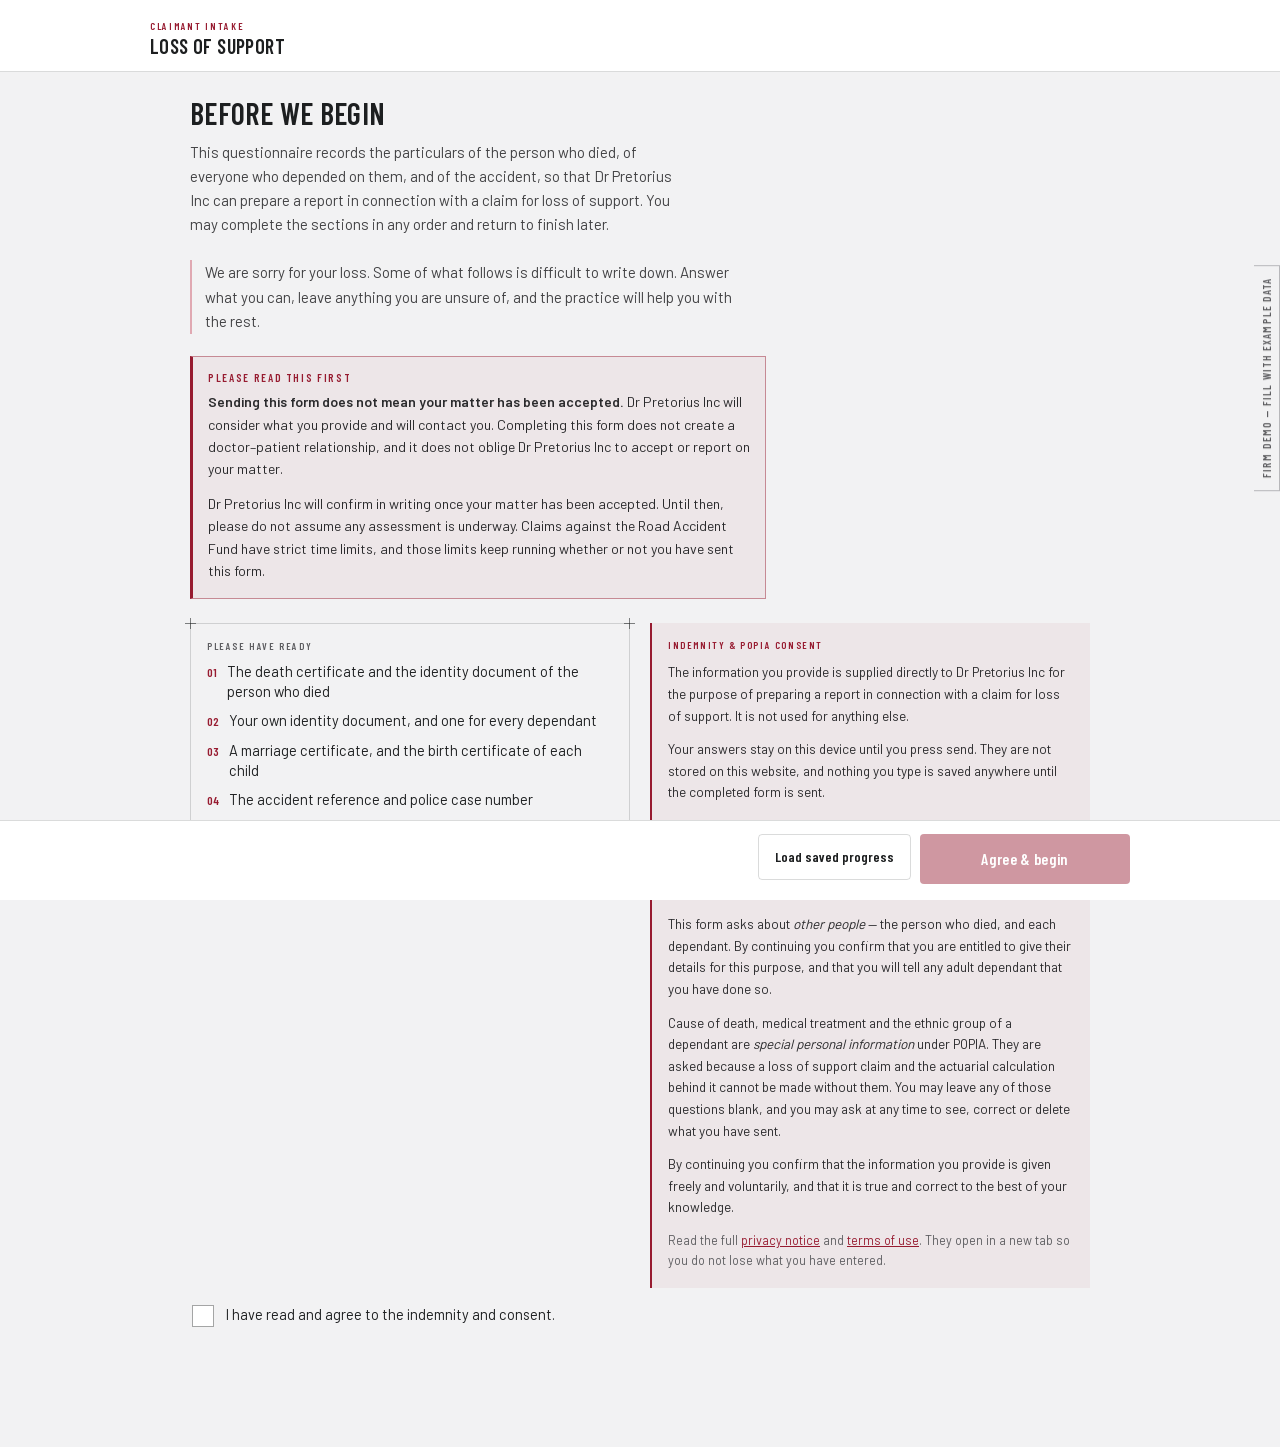
==== commit edfc952a: "Nina's five form directions, and a guard that had never run ALLISON-forms-022. The Windows-1252 pre-" ====
--- a/public/index.html
+++ b/public/index.html
@@ -182,14 +182,27 @@
 </div>
 
 <!-- Docked demo trigger. Hidden unless SHOW_DEMO_BUTTON is on in app.js. -->
-<button type="button" class="demo-dock" id="demoDock" hidden>Generate Example Report</button>
+<!-- NINA-CALL-06. This was "Generate Example Report" in the firm's own navy, in the
+     same visual family as the form's real buttons. A claimant reads "report" as "my
+     report" and "generate" as "produce mine". Richard has decided the dock stays
+     (A-3), so the job is to make it read as staff tooling: the word "report" leaves
+     the dock entirely, the label names its audience, and the styling drops out of the
+     form's colour family. -->
+<button type="button" class="demo-dock" id="demoDock" hidden>Firm demo — fill with example data</button>
 
 <!-- Passcode dialog for the demo generator -->
 <div class="dialog-backdrop" id="demoDialog" hidden>
   <div class="blueprint dialog" role="dialog" aria-modal="true" aria-labelledby="demoDialogTitle">
     <i class="corner tl"></i><i class="corner tr"></i><i class="corner bl"></i><i class="corner br"></i>
     <h2 class="dialog-title" id="demoDialogTitle">Passcode required</h2>
-    <p class="dialog-body">Example data is for testing only. Enter the passcode to fill every section.</p>
+    <!-- NINA-CALL-07. The old body described the gain ("fill every section") and hid
+         the cost entirely. The cost now comes FIRST, above the field, in the
+         claimant's own words. -->
+    <div class="notice notice-warn">
+      <div class="notice-body"><strong>This replaces everything on this form with example
+        data.</strong> Anything you have typed will be lost, and it cannot be undone.
+        This is for the firm's own testing.</div>
+    </div>
     <label class="visually-hidden" for="demoCode">Passcode</label>
     <input class="input" id="demoCode" type="password" inputmode="numeric" autocomplete="off" placeholder="Passcode">
     <div class="notice notice-warn" id="demoError" hidden>
@@ -197,7 +210,8 @@
     </div>
     <div class="dialog-actions">
       <button type="button" class="btn btn-secondary btn-small" id="demoCancel">Cancel</button>
-      <button type="button" class="btn btn-primary btn-small" id="demoConfirm">Fill the form</button>
+      <button type="button" class="btn btn-primary btn-small" id="demoConfirm">Replace my answers
+        with example data</button>
     </div>
   </div>
 </div>
--- a/public/styles.css
+++ b/public/styles.css
@@ -479,15 +479,21 @@
 .action-inner .btn[hidden] { display: none; }
 
 /* ── Demo button (development only) ─────────────────────────────────────── */
+/* NINA-CALL-06. Deliberately OUT of the form's colour family: muted, hairline
+   outline, no fill, one size smaller — the not-for-you register rather than a
+   button. It must stay legible (Laura checks the contrast); it must simply not
+   look like one of the claimant's own controls. */
 .demo-dock {
   position: fixed; right: 0; top: 42%; z-index: 40;
   transform: translateY(-50%) rotate(180deg); writing-mode: vertical-rl;
-  background: var(--color-accent-800); color: var(--color-paper);
-  border: 0; padding: 14px 8px; cursor: pointer;
-  font-family: var(--font-heading); font-weight: 600; font-size: 12px;
-  letter-spacing: 0.12em; text-transform: uppercase;
-}
-.demo-dock:hover { background: var(--color-accent); }
+  background: transparent; color: var(--color-neutral-700);
+  border: 1px solid var(--color-neutral-400); border-right: 0;
+  padding: 12px 6px; cursor: pointer;
+  font-family: var(--font-heading); font-weight: 600; font-size: 11px;
+  letter-spacing: 0.1em; text-transform: uppercase;
+}
+.demo-dock:hover { background: var(--color-neutral-100); color: var(--color-ink); }
+.demo-dock:focus-visible { outline: 2px solid var(--color-accent); outline-offset: 2px; }
 .demo-dock[hidden] { display: none; }
 
 /* On a phone the dock lies across the right-hand edge, exactly where the
@@ -827,3 +833,22 @@
 .notice-rescue { margin-top: 10px; padding-top: 10px; border-top: 1px solid var(--color-warn-line); }
 .notice-rescue[hidden] { display: none; }
 .notice-rescue .notice-body { margin-bottom: 10px; }
+
+/* NINA-CALL-08. Shown inside the signature pad when the minimum-ink test
+   refuses a mark. It used to refuse in silence, so a dot looked accepted. */
+.draw-too-small {
+  position: absolute; left: 0; right: 0; bottom: 0;
+  background: var(--color-paper); border-top: 1px solid var(--color-warn, #b45309);
+  color: var(--color-warn, #b45309);
+  font-size: 12px; line-height: 1.4; padding: 7px 10px; text-align: center;
+}
+.draw-too-small[hidden] { display: none; }
+
+/* NINA-CALL-09. The restore banner. Reuses the notice shell; there was no
+   notice-ok class, so this defines the one the banner asks for. */
+.notice-ok {
+  display: flex; align-items: center; gap: 12px; flex-wrap: wrap;
+  border-left: 3px solid var(--color-accent); background: var(--color-neutral-100);
+  padding: 10px 14px; margin: 0 0 16px;
+}
+.notice-ok .notice-body { flex: 1 1 20ch; font-size: 13px; }
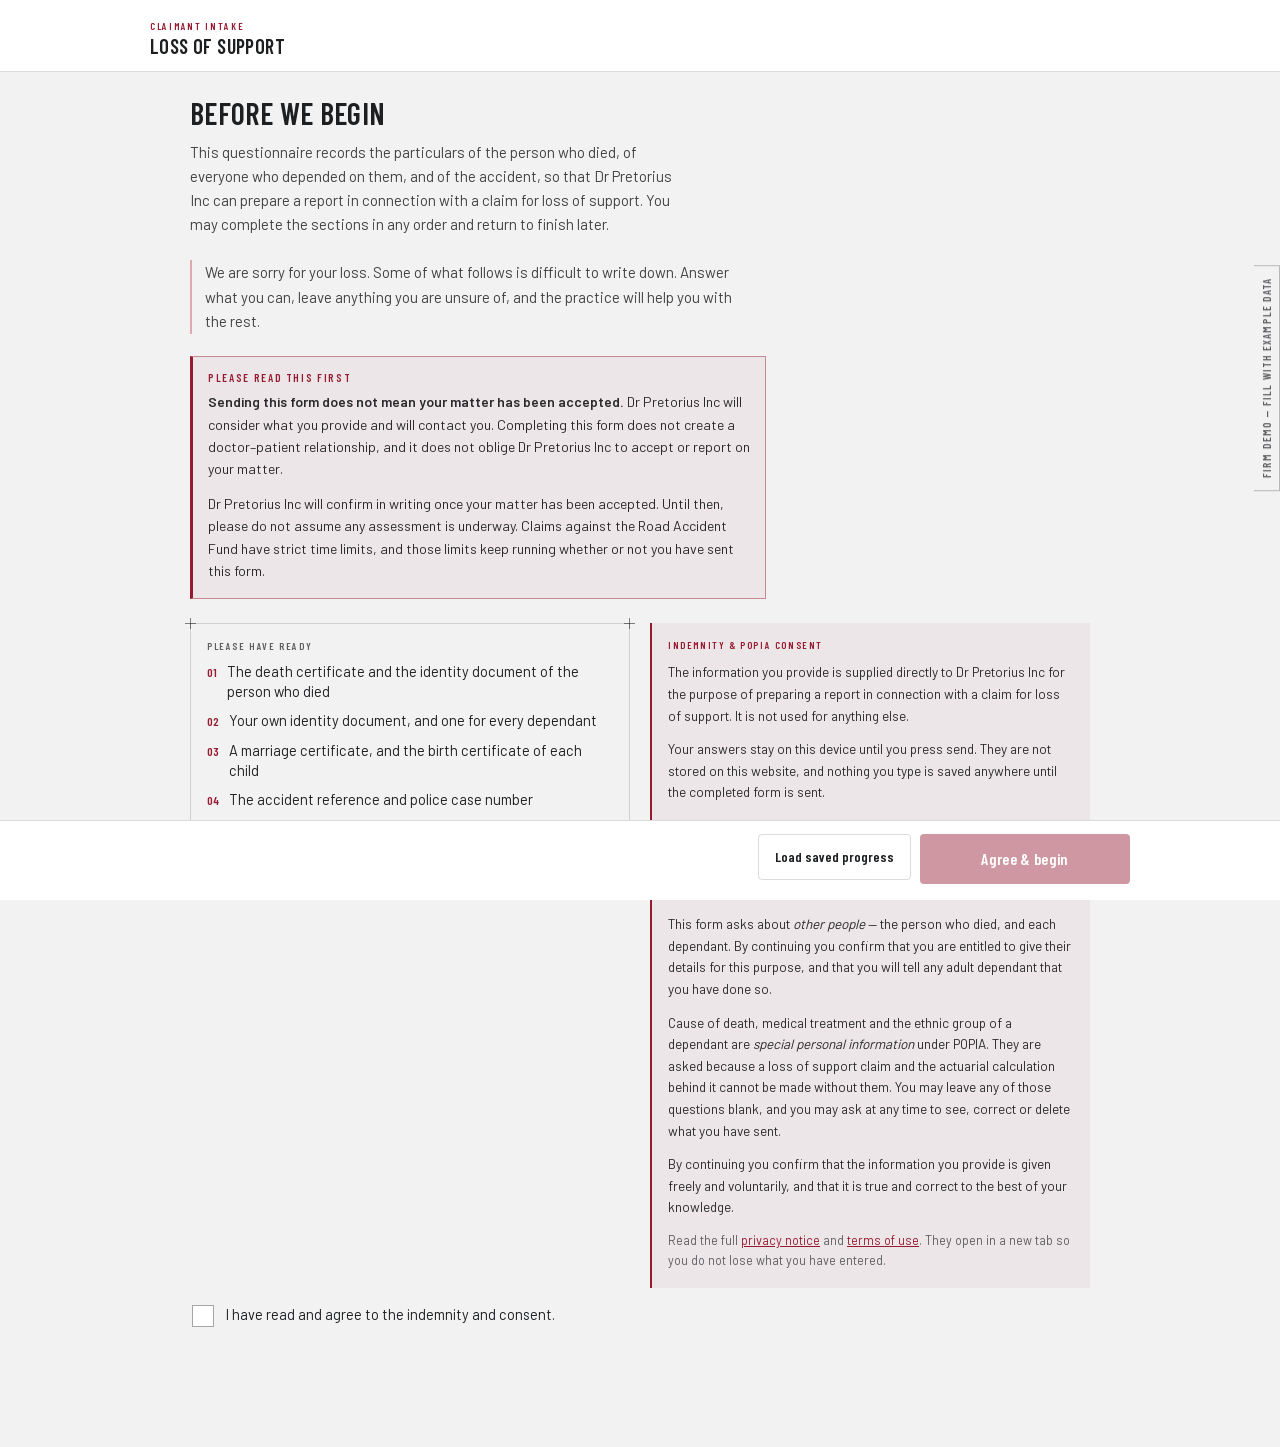
==== commit b5d564e3: "Report which mailbox the form reached, and tell the claimant who to choose RICHARD-2026-09-30. Two c" ====
--- a/public/index.html
+++ b/public/index.html
@@ -221,7 +221,7 @@
   <div class="blueprint dialog" role="dialog" aria-modal="true" aria-labelledby="recipientDialogTitle">
     <i class="corner tl"></i><i class="corner tr"></i><i class="corner bl"></i><i class="corner br"></i>
     <h2 class="dialog-title" id="recipientDialogTitle">Where should this form go?</h2>
-    <p class="dialog-body">Choose who receives the completed form. It is sent to one of these, and to nobody else.</p>
+    <p class="dialog-body"><strong>Choose the person who emailed you.</strong> Their name is on the email you received. Your completed form goes to that one person and to nobody else, so please check the name before you send.</p>
     <div id="recipientList"></div>
     <div class="dialog-actions">
       <button type="button" class="btn btn-secondary btn-small" id="recipientCancel">Cancel</button>
--- a/public/styles.css
+++ b/public/styles.css
@@ -1,3 +1,18 @@
+/* LAURA-drplos-002 — text scales with the reader's own browser setting.
+   Every font-size below was a fixed pixel value, so a reader who had enlarged
+   the default text size in their browser saw no change at all. Page zoom still
+   worked, which is why this reads as minor until you remember who fills these
+   forms in: bereaved families and injured claimants, who are more likely than
+   most to have enlarged text already set and less likely to go looking for a
+   zoom control on a twenty-section form.
+   Richard's decision, 30 September 2026: fix it here, even though the same
+   px-only sizing was accepted as disproportionate on Bean Counter — that app
+   is read by people choosing a business, this one by people making a claim.
+   Only font-size was converted. Padding, margins and borders stay in px on
+   purpose: they are the frame, not the text, and converting them would move
+   layout without helping a reader. At a default 16px root these render byte
+   for byte as they did before; the difference appears only when someone has
+   asked for larger text, which is the entire point. */
 /* ============================================================================
    Dr Pretorius Inc — Loss of Support Form
    Built on the "Industry" design system: deep red on a light technical
@@ -106,7 +121,7 @@
   background: var(--color-bg);
   color: var(--color-text);
   font-family: var(--font-body);
-  font-size: 15px;
+  font-size: 0.9375rem;
   line-height: 1.55;
   -webkit-font-smoothing: antialiased;
 }
@@ -135,16 +150,16 @@
 
 /* ── Shared type roles ──────────────────────────────────────────────────── */
 .kicker {
-  font-family: var(--font-heading); font-weight: 600; font-size: 10px; line-height: 1.2;
+  font-family: var(--font-heading); font-weight: 600; font-size: 0.625rem; line-height: 1.2;
   letter-spacing: 0.17em; text-transform: uppercase; color: var(--color-accent);
 }
 .kicker-muted { color: var(--color-neutral-700); letter-spacing: 0.16em; }
 .screen-title {
-  font-family: var(--font-heading); font-weight: 600; font-size: 27px; line-height: 1.08;
+  font-family: var(--font-heading); font-weight: 600; font-size: 1.6875rem; line-height: 1.08;
   letter-spacing: -0.015em; margin: 7px 0 6px;
 }
 .screen-lede {
-  font-size: 14px; line-height: 1.55; color: var(--color-neutral-700);
+  font-size: 0.875rem; line-height: 1.55; color: var(--color-neutral-700);
   margin: 0 0 22px; max-width: 62ch;
 }
 
@@ -166,14 +181,14 @@
 }
 .header-text { min-width: 0; }
 .header-title {
-  font-family: var(--font-heading); font-weight: 600; font-size: 20px; line-height: 1.15;
+  font-family: var(--font-heading); font-weight: 600; font-size: 1.25rem; line-height: 1.15;
   letter-spacing: -0.01em; margin-top: 3px;
 }
 .progress { max-width: var(--maxw); margin: 14px auto 0; }
 .progress[hidden] { display: none; }
 .progress-row {
   display: flex; justify-content: space-between;
-  font-size: 10px; font-weight: 500; line-height: 1;
+  font-size: 0.625rem; font-weight: 500; line-height: 1;
   letter-spacing: 0.09em; text-transform: uppercase;
   color: var(--color-neutral-700); margin-bottom: 6px;
 }
@@ -192,24 +207,24 @@
 #screen-welcome { padding-top: 26px; padding-bottom: 30px; }
 
 .welcome-title {
-  font-family: var(--font-heading); font-weight: 600; font-size: 30px; line-height: 1.06;
+  font-family: var(--font-heading); font-weight: 600; font-size: 1.875rem; line-height: 1.06;
   letter-spacing: -0.015em; margin: 0 0 10px;
 }
 .welcome-lede {
-  font-size: 15px; line-height: 1.6; color: var(--color-neutral-800);
+  font-size: 0.9375rem; line-height: 1.6; color: var(--color-neutral-800);
   margin: 0 0 24px; max-width: 62ch;
 }
 .welcome-grid { display: grid; grid-template-columns: var(--cols); gap: 20px; align-items: start; }
 
 .ready-card { padding: 16px 16px 12px; }
-.ready-list { display: flex; flex-direction: column; gap: 10px; font-size: 14.5px; line-height: 1.35; }
+.ready-list { display: flex; flex-direction: column; gap: 10px; font-size: 0.9062rem; line-height: 1.35; }
 .ready-item { display: flex; gap: 10px; align-items: baseline; }
 .ready-n {
   color: var(--color-accent); font-family: var(--font-heading);
-  font-weight: 600; font-size: 12px; flex: none;
+  font-weight: 600; font-size: 0.75rem; flex: none;
 }
 .block-label {
-  font-family: var(--font-heading); font-weight: 600; font-size: 10px; line-height: 1.2;
+  font-family: var(--font-heading); font-weight: 600; font-size: 0.625rem; line-height: 1.2;
   letter-spacing: 0.16em; text-transform: uppercase;
   color: var(--color-neutral-700); margin-bottom: 10px;
 }
@@ -220,11 +235,11 @@
   padding: 16px 16px 4px;
 }
 .consent-note .block-label { color: var(--color-accent); }
-.consent-note p { font-size: 13.5px; line-height: 1.6; color: var(--color-neutral-900); margin: 0 0 12px; }
+.consent-note p { font-size: 0.8438rem; line-height: 1.6; color: var(--color-neutral-900); margin: 0 0 12px; }
 .consent-note p:last-child { margin-bottom: 14px; }
 /* The link out to the full notice. Quiet, but always present — a policy
    nobody can reach from the page it governs is not a policy. */
-.consent-links { font-size: 12.5px !important; color: var(--color-neutral-700) !important; }
+.consent-links { font-size: 0.7812rem !important; color: var(--color-neutral-700) !important; }
 .consent-links a { color: var(--color-accent); }
 
 /* Checkbox rows — the box is drawn, never a native control */
@@ -238,18 +253,18 @@
   width: 22px; height: 22px; flex: none; margin-top: 1px;
   border: 1px solid rgba(29, 31, 32, 0.4); background: var(--color-paper);
   display: grid; place-items: center;
-  font-family: var(--font-heading); font-weight: 600; font-size: 13px; color: transparent;
+  font-family: var(--font-heading); font-weight: 600; font-size: 0.8125rem; color: transparent;
 }
 .check-row[aria-checked='true'] .check-box {
   background: var(--color-accent); border-color: var(--color-accent); color: var(--color-paper);
 }
-.check-text { font-size: 14.5px; line-height: 1.45; color: var(--color-text); }
+.check-text { font-size: 0.9062rem; line-height: 1.45; color: var(--color-text); }
 
 /* ── Hub (phone) ────────────────────────────────────────────────────────── */
 .hub-grid { display: grid; grid-template-columns: var(--cols); gap: 0 34px; align-items: start; }
 .hub-group {
   grid-column: 1 / -1;
-  font-family: var(--font-heading); font-weight: 600; font-size: 10px; line-height: 1.2;
+  font-family: var(--font-heading); font-weight: 600; font-size: 0.625rem; line-height: 1.2;
   letter-spacing: 0.17em; text-transform: uppercase;
   color: var(--color-neutral-700); margin: 22px 0 4px;
 }
@@ -265,19 +280,19 @@
 .hub-n {
   width: 27px; height: 27px; flex: none;
   border: 1px solid var(--color-accent-line); display: grid; place-items: center;
-  font-family: var(--font-heading); font-weight: 600; font-size: 12.5px; line-height: 1;
+  font-family: var(--font-heading); font-weight: 600; font-size: 0.7812rem; line-height: 1;
   color: var(--color-accent);
 }
 .hub-body { flex: 1; min-width: 0; }
 .hub-name, .hub-meta { display: block; }
 .hub-name {
-  font-family: var(--font-heading); font-weight: 600; font-size: 16.5px; line-height: 1.2;
+  font-family: var(--font-heading); font-weight: 600; font-size: 1.0312rem; line-height: 1.2;
   letter-spacing: -0.005em;
 }
-.hub-meta { font-size: 11.5px; line-height: 1.4; color: var(--color-neutral-700); margin-top: 1px; }
-.hub-chev { flex: none; color: var(--color-neutral-700); font-size: 17px; line-height: 1; }
+.hub-meta { font-size: 0.7188rem; line-height: 1.4; color: var(--color-neutral-700); margin-top: 1px; }
+.hub-chev { flex: none; color: var(--color-neutral-700); font-size: 1.0625rem; line-height: 1; }
 .badge {
-  flex: none; font-family: var(--font-heading); font-weight: 600; font-size: 9.5px; line-height: 1;
+  flex: none; font-family: var(--font-heading); font-weight: 600; font-size: 0.5938rem; line-height: 1;
   letter-spacing: 0.11em; text-transform: uppercase;
 }
 .badge-done { color: var(--color-paper); background: var(--color-accent); padding: 5px 7px; }
@@ -288,18 +303,18 @@
 .field { margin-bottom: 18px; }
 .field.wide { grid-column: 1 / -1; }
 .field > label, .field > .field-label {
-  display: block; font-size: 11px; font-weight: 500; line-height: 1.2;
+  display: block; font-size: 0.6875rem; font-weight: 500; line-height: 1.2;
   letter-spacing: 0.08em; text-transform: uppercase;
   color: var(--color-neutral-800); margin-bottom: 7px;
 }
 .req { color: var(--color-accent); }
-.field-hint { font-size: 12px; line-height: 1.5; color: var(--color-neutral-700); margin: 10px 0 0; }
+.field-hint { font-size: 0.75rem; line-height: 1.5; color: var(--color-neutral-700); margin: 10px 0 0; }
 
 .input {
   width: 100%; height: var(--control-h); padding: 0 12px;
   background: var(--color-paper); border: 1px solid rgba(29, 31, 32, 0.22);
   border-radius: var(--radius-md);
-  font-family: var(--font-body); font-size: 15px; color: var(--color-text);
+  font-family: var(--font-body); font-size: 0.9375rem; color: var(--color-text);
   caret-color: var(--color-accent);
 }
 textarea.input {
@@ -323,7 +338,7 @@
   min-height: 44px; display: flex; align-items: center; padding: 0 14px;
   background: var(--color-paper); color: var(--color-neutral-900);
   border: 1px solid rgba(29, 31, 32, 0.22);
-  font-family: var(--font-heading); font-weight: 600; font-size: 14px; line-height: 1;
+  font-family: var(--font-heading); font-weight: 600; font-size: 0.875rem; line-height: 1;
   letter-spacing: 0.01em; cursor: pointer;
 }
 .choice:hover { background: var(--color-accent-100); border-color: var(--color-accent-line); }
@@ -346,14 +361,14 @@
   gap: 5px; cursor: pointer; padding: 0; font-family: inherit; overflow: hidden;
 }
 .photo-slot:hover { border-color: var(--color-accent); background: var(--color-accent-100); }
-.photo-plus { font-size: 19px; color: var(--color-accent); line-height: 1; }
-.photo-label { font-size: 10px; font-weight: 500; line-height: 1.2; color: var(--color-neutral-700); }
+.photo-plus { font-size: 1.1875rem; color: var(--color-accent); line-height: 1; }
+.photo-label { font-size: 0.625rem; font-weight: 500; line-height: 1.2; color: var(--color-neutral-700); }
 .photo-slot.filled { border-style: solid; border-color: var(--color-accent-line); }
 .photo-slot img { position: absolute; inset: 0; width: 100%; height: 100%; object-fit: cover; }
 .photo-caption {
   position: absolute; left: 0; right: 0; bottom: 0; z-index: 1;
   background: rgba(151, 27, 48, 0.9); color: var(--color-paper);
-  font-size: 9.5px; font-weight: 500; line-height: 1.2;
+  font-size: 0.5938rem; font-weight: 500; line-height: 1.2;
   letter-spacing: 0.06em; text-transform: uppercase; padding: 4px 5px;
 }
 .photo-remove {
@@ -361,7 +376,7 @@
      be injured, and 28px was the smallest target on the form. */
   position: absolute; top: 0; right: 0; z-index: 2; width: 36px; height: 36px;
   background: rgba(29, 31, 32, 0.72); color: var(--color-paper); border: 0;
-  font-family: var(--font-heading); font-size: 17px; line-height: 1; cursor: pointer;
+  font-family: var(--font-heading); font-size: 1.0625rem; line-height: 1; cursor: pointer;
 }
 .photo-remove:hover { background: var(--color-text); }
 .photo-remove[hidden] { display: none; }
@@ -383,10 +398,10 @@
   align-items: center; justify-content: center; gap: 6px; pointer-events: none;
 }
 .draw-empty[hidden] { display: none; }
-.draw-empty-title { font-family: var(--font-heading); font-weight: 600; font-size: 15px; line-height: 1; color: var(--color-accent); }
-.draw-empty-sub { font-size: 12px; line-height: 1.4; color: var(--color-neutral-700); }
+.draw-empty-title { font-family: var(--font-heading); font-weight: 600; font-size: 0.9375rem; line-height: 1; color: var(--color-accent); }
+.draw-empty-sub { font-size: 0.75rem; line-height: 1.4; color: var(--color-neutral-700); }
 .sign-line { position: absolute; left: 18px; right: 18px; bottom: 34px; height: 1px; background: rgba(29, 31, 32, 0.25); pointer-events: none; }
-.sign-hint { position: absolute; left: 18px; bottom: 12px; font-size: 11px; line-height: 1.2; color: var(--color-neutral-700); pointer-events: none; }
+.sign-hint { position: absolute; left: 18px; bottom: 12px; font-size: 0.6875rem; line-height: 1.2; color: var(--color-neutral-700); pointer-events: none; }
 .draw-actions { display: flex; justify-content: flex-end; margin-top: 8px; }
 
 /* ── Review ─────────────────────────────────────────────────────────────── */
@@ -396,12 +411,12 @@
 
 .notice { border: 1px solid var(--color-accent-line); background: var(--color-accent-wash); padding: 12px 13px; margin-bottom: 20px; }
 .notice .block-label { color: var(--color-accent); margin-bottom: 5px; }
-.notice-body { font-size: 13px; line-height: 1.5; color: var(--color-neutral-900); }
+.notice-body { font-size: 0.8125rem; line-height: 1.5; color: var(--color-neutral-900); }
 .notice-warn { border-color: var(--color-warn-line); background: var(--color-warn-wash); }
 .notice-warn .block-label { color: var(--color-warn); }
 
 .review-group {
-  font-family: var(--font-heading); font-weight: 600; font-size: 10px; line-height: 1.2;
+  font-family: var(--font-heading); font-weight: 600; font-size: 0.625rem; line-height: 1.2;
   letter-spacing: 0.17em; text-transform: uppercase;
   color: var(--color-neutral-700); margin: 0 0 8px;
 }
@@ -409,31 +424,31 @@
 .review-card { background: rgba(255, 255, 255, 0.55); border: 1px solid rgba(29, 31, 32, 0.18); padding: 14px 14px 12px; }
 .review-head { display: flex; align-items: baseline; justify-content: space-between; gap: 12px; margin-bottom: 10px; }
 .review-name {
-  font-family: var(--font-heading); font-weight: 600; font-size: 17px; line-height: 1.15;
+  font-family: var(--font-heading); font-weight: 600; font-size: 1.0625rem; line-height: 1.15;
   letter-spacing: -0.005em; min-width: 0;
 }
 .review-edit {
-  flex: none; font-family: var(--font-heading); font-weight: 600; font-size: 10.5px; line-height: 1;
+  flex: none; font-family: var(--font-heading); font-weight: 600; font-size: 0.6562rem; line-height: 1;
   letter-spacing: 0.13em; text-transform: uppercase; color: var(--color-accent);
   padding: 8px 0 8px 10px; cursor: pointer; background: none; border: 0;
 }
 .review-edit:hover { color: var(--color-accent-700); }
 .review-row { display: flex; gap: 12px; align-items: baseline; padding: 6px 0; border-top: 1px solid var(--color-hairline); }
 .review-label {
-  width: 112px; flex: none; font-size: 10.5px; font-weight: 500; line-height: 1.35;
+  width: 112px; flex: none; font-size: 0.6562rem; font-weight: 500; line-height: 1.35;
   letter-spacing: 0.06em; text-transform: uppercase; color: var(--color-neutral-700);
 }
-.review-value { flex: 1; min-width: 0; font-size: 14px; line-height: 1.45; white-space: pre-line; overflow-wrap: break-word; }
-.review-empty { flex: 1; min-width: 0; font-size: 13.5px; line-height: 1.45; color: var(--color-neutral-700); }
+.review-value { flex: 1; min-width: 0; font-size: 0.875rem; line-height: 1.45; white-space: pre-line; overflow-wrap: break-word; }
+.review-empty { flex: 1; min-width: 0; font-size: 0.8438rem; line-height: 1.45; color: var(--color-neutral-700); }
 .review-attach {
   display: flex; gap: 8px; align-items: center; padding: 9px 0 1px;
   border-top: 1px solid var(--color-hairline);
-  font-size: 12.5px; font-weight: 500; line-height: 1.3; color: var(--color-accent);
+  font-size: 0.7812rem; font-weight: 500; line-height: 1.3; color: var(--color-accent);
 }
 .review-attach::before { content: ''; width: 6px; height: 6px; background: var(--color-accent); flex: none; }
 
 .next-block { border: 1px solid rgba(29, 31, 32, 0.18); background: rgba(255, 255, 255, 0.55); padding: 14px 14px 12px; margin-top: 6px; }
-.next-body { font-size: 13.5px; line-height: 1.6; color: var(--color-neutral-800); max-width: 70ch; }
+.next-body { font-size: 0.8438rem; line-height: 1.6; color: var(--color-neutral-800); max-width: 70ch; }
 .next-body strong { font-weight: 600; }
 
 /* ── Sent ───────────────────────────────────────────────────────────────── */
@@ -441,9 +456,9 @@
 .sent-mark {
   width: 54px; height: 54px; display: grid; place-items: center; margin-bottom: 16px;
   border: 1px solid var(--color-accent); color: var(--color-accent);
-  font-family: var(--font-heading); font-weight: 600; font-size: 26px; line-height: 1;
-}
-.sent-list { margin: 0; padding-left: 16px; font-size: 14px; line-height: 1.65; color: var(--color-neutral-800); }
+  font-family: var(--font-heading); font-weight: 600; font-size: 1.625rem; line-height: 1;
+}
+.sent-list { margin: 0; padding-left: 16px; font-size: 0.875rem; line-height: 1.65; color: var(--color-neutral-800); }
 
 /* ── Action bar ─────────────────────────────────────────────────────────── */
 .action-bar {
@@ -472,10 +487,10 @@
 .btn-secondary:active:not(:disabled) { background: rgba(29, 31, 32, 0.14); }
 .btn-ghost { color: var(--color-accent); }
 .btn-ghost:hover:not(:disabled) { background: rgba(151, 27, 48, 0.1); }
-.btn-small { height: 38px; font-size: 13px; }
-
-.action-inner .btn-primary { height: 50px; width: 100%; font-size: 16px; letter-spacing: 0.02em; }
-.action-inner .btn-secondary { height: 46px; width: 100%; font-size: 14px; order: 1; }
+.btn-small { height: 38px; font-size: 0.8125rem; }
+
+.action-inner .btn-primary { height: 50px; width: 100%; font-size: 1rem; letter-spacing: 0.02em; }
+.action-inner .btn-secondary { height: 46px; width: 100%; font-size: 0.875rem; order: 1; }
 .action-inner .btn[hidden] { display: none; }
 
 /* ── Demo button (development only) ─────────────────────────────────────── */
@@ -489,7 +504,7 @@
   background: transparent; color: var(--color-neutral-700);
   border: 1px solid var(--color-neutral-400); border-right: 0;
   padding: 12px 6px; cursor: pointer;
-  font-family: var(--font-heading); font-weight: 600; font-size: 11px;
+  font-family: var(--font-heading); font-weight: 600; font-size: 0.6875rem;
   letter-spacing: 0.1em; text-transform: uppercase;
 }
 .demo-dock:hover { background: var(--color-neutral-100); color: var(--color-ink); }
@@ -513,8 +528,8 @@
 }
 .dialog-backdrop[hidden] { display: none; }
 .dialog { background: var(--color-paper); box-shadow: var(--shadow-md); padding: 20px; width: 100%; max-width: 340px; }
-.dialog-title { font-family: var(--font-heading); font-weight: 600; font-size: 20px; line-height: 1.15; margin: 0 0 6px; }
-.dialog-body { font-size: 13.5px; line-height: 1.55; color: var(--color-neutral-800); margin: 0 0 14px; }
+.dialog-title { font-family: var(--font-heading); font-weight: 600; font-size: 1.25rem; line-height: 1.15; margin: 0 0 6px; }
+.dialog-body { font-size: 0.8438rem; line-height: 1.55; color: var(--color-neutral-800); margin: 0 0 14px; }
 .dialog-actions { display: flex; justify-content: flex-end; gap: 8px; margin-top: 14px; }
 
 /* ── Recipient chooser ──────────────────────────────────────────────────── */
@@ -528,10 +543,10 @@
 .recipient-option:active { background: var(--color-accent-200); }
 .recipient-name {
   display: block; font-family: var(--font-heading); font-weight: 600;
-  font-size: 17px; line-height: 1.2;
+  font-size: 1.0625rem; line-height: 1.2;
 }
 .recipient-email {
-  display: block; font-size: 12.5px; line-height: 1.4;
+  display: block; font-size: 0.7812rem; line-height: 1.4;
   color: var(--color-neutral-700); overflow-wrap: break-word;
 }
 
@@ -545,8 +560,8 @@
 }
 .busy-backdrop[hidden] { display: none; }
 .busy-card { text-align: center; }
-.busy-title { font-family: var(--font-heading); font-weight: 600; font-size: 22px; line-height: 1.15; margin-bottom: 6px; }
-.busy-body { font-size: 13.5px; color: var(--color-neutral-700); }
+.busy-title { font-family: var(--font-heading); font-weight: 600; font-size: 1.375rem; line-height: 1.15; margin-bottom: 6px; }
+.busy-body { font-size: 0.8438rem; color: var(--color-neutral-700); }
 
 /* ═══ Desktop ═══════════════════════════════════════════════════════════ */
 @media (min-width: 900px) {
@@ -587,12 +602,12 @@
     overscroll-behavior: contain;
   }
   .sidebar-heading {
-    font-family: var(--font-heading); font-weight: 600; font-size: 10px; line-height: 1.2;
+    font-family: var(--font-heading); font-weight: 600; font-size: 0.625rem; line-height: 1.2;
     letter-spacing: 0.17em; text-transform: uppercase;
     color: var(--color-neutral-700); padding: 0 20px 10px;
   }
   .side-group {
-    font-size: 9.5px; font-weight: 500; line-height: 1.2;
+    font-size: 0.5938rem; font-weight: 500; line-height: 1.2;
     letter-spacing: 0.14em; text-transform: uppercase;
     color: var(--color-neutral-700); padding: 14px 20px 5px;
   }
@@ -605,15 +620,15 @@
   .side-row:hover { background: var(--color-accent-tint); }
   .side-row.current { border-left-color: var(--color-accent); background: var(--color-accent-tint); }
   .side-n {
-    font-family: var(--font-heading); font-weight: 600; font-size: 11px; line-height: 1;
+    font-family: var(--font-heading); font-weight: 600; font-size: 0.6875rem; line-height: 1;
     color: var(--color-accent); width: 16px; flex: none;
   }
-  .side-name { flex: 1; min-width: 0; font-size: 13.5px; line-height: 1.3; }
+  .side-name { flex: 1; min-width: 0; font-size: 0.8438rem; line-height: 1.3; }
   .side-done { flex: none; width: 7px; height: 7px; background: var(--color-accent); }
   .side-review {
     margin: 16px 20px 0; padding-top: 13px; width: calc(100% - 40px);
     border: 0; border-top: 1px solid rgba(29, 31, 32, 0.14); background: none;
-    font-family: var(--font-heading); font-weight: 600; font-size: 12px; line-height: 1;
+    font-family: var(--font-heading); font-weight: 600; font-size: 0.75rem; line-height: 1;
     letter-spacing: 0.13em; text-transform: uppercase; color: var(--color-accent);
     cursor: pointer; text-align: left;
   }
@@ -652,7 +667,7 @@
 /* What the saved file actually contains — see addSaveButton() in app.js. */
 .save-warning { max-width: 46ch; }
 .hub-save .save-warning { margin-top: 4px; }
-.side-save .save-warning { font-size: 11px; line-height: 1.45; }
+.side-save .save-warning { font-size: 0.6875rem; line-height: 1.45; }
 
 /* ═══ Added 2026-09-20 ═══════════════════════════════════════════════════ */
 
@@ -684,11 +699,11 @@
   padding: 14px 15px 4px; margin: 0 0 24px; max-width: 72ch;
 }
 .disclaimer-label {
-  font-family: var(--font-heading); font-weight: 600; font-size: 11px; line-height: 1.2;
+  font-family: var(--font-heading); font-weight: 600; font-size: 0.6875rem; line-height: 1.2;
   letter-spacing: 0.15em; text-transform: uppercase;
   color: var(--color-accent); margin-bottom: 7px;
 }
-.disclaimer p { font-size: 14px; line-height: 1.6; color: var(--color-neutral-900); margin: 0 0 12px; }
+.disclaimer p { font-size: 0.875rem; line-height: 1.6; color: var(--color-neutral-900); margin: 0 0 12px; }
 .disclaimer strong { font-weight: 600; }
 
 /* ── The condolence line on the welcome screen ──────────────────────────
@@ -698,7 +713,7 @@
    to be acknowledged. */
 .condolence { max-width: 68ch; margin: 0 0 22px; }
 .condolence p {
-  font-size: 15px; line-height: 1.65; color: var(--color-neutral-800);
+  font-size: 0.9375rem; line-height: 1.65; color: var(--color-neutral-800);
   margin: 0; padding-left: 13px; border-left: 2px solid var(--color-accent-300);
 }
 
@@ -711,7 +726,7 @@
    out letter by letter. Do not "fix" this by typing the string in capitals. */
 .section-alert {
   font-family: var(--font-heading); font-weight: 600;
-  font-size: 13px; line-height: 1.35; letter-spacing: 0.075em;
+  font-size: 0.8125rem; line-height: 1.35; letter-spacing: 0.075em;
   text-transform: uppercase;
   color: var(--color-accent);
   border: 1px solid var(--color-accent-line);
@@ -722,14 +737,14 @@
 .section-alert[hidden] { display: none; }
 
 @media (min-width: 900px) {
-  .section-alert { font-size: 14px; }
+  .section-alert { font-size: 0.875rem; }
 }
 
 /* ── A heading inside a section ─────────────────────────────────────────
    "Residential address", "Citizenship" — a rule and a label that break a
    long section into parts a claimant can hold in their head. */
 .field-heading {
-  font-family: var(--font-heading); font-weight: 600; font-size: 12px; line-height: 1.2;
+  font-family: var(--font-heading); font-weight: 600; font-size: 0.75rem; line-height: 1.2;
   letter-spacing: 0.15em;
   color: var(--color-accent); margin: 10px 0 16px;
   padding-top: 13px; border-top: 1px solid var(--color-divider);
@@ -751,13 +766,13 @@
   background: var(--color-accent-100); border-bottom: 1px solid var(--color-accent-line);
 }
 .repeat-n {
-  font-family: var(--font-heading); font-weight: 600; font-size: 12px; line-height: 1.2;
+  font-family: var(--font-heading); font-weight: 600; font-size: 0.75rem; line-height: 1.2;
   letter-spacing: 0.14em; text-transform: uppercase; color: var(--color-accent-800);
 }
 .repeat-remove {
   flex: none; min-height: 32px; padding: 0 10px; cursor: pointer;
   background: none; border: 1px solid var(--color-accent-line); color: var(--color-accent-700);
-  font-family: var(--font-heading); font-weight: 600; font-size: 11px; line-height: 1;
+  font-family: var(--font-heading); font-weight: 600; font-size: 0.6875rem; line-height: 1;
   letter-spacing: 0.1em; text-transform: uppercase;
 }
 .repeat-remove:hover { background: var(--color-paper); border-color: var(--color-warn-line); color: var(--color-warn); }
@@ -766,7 +781,7 @@
   padding: 0 18px; cursor: pointer;
   background: var(--color-paper); border: 1px dashed var(--color-accent-line);
   color: var(--color-accent);
-  font-family: var(--font-heading); font-weight: 600; font-size: 14px; line-height: 1;
+  font-family: var(--font-heading); font-weight: 600; font-size: 0.875rem; line-height: 1;
   letter-spacing: 0.04em;
 }
 .repeat-add:hover:not(:disabled) { background: var(--color-accent-100); border-style: solid; }
@@ -785,7 +800,7 @@
    with an injured hand, so the same thing can be typed. */
 .sign-alt { margin-top: 16px; padding-top: 14px; border-top: 1px solid var(--color-hairline); }
 .sign-alt-label {
-  font-size: 11px; font-weight: 500; line-height: 1.2;
+  font-size: 0.6875rem; font-weight: 500; line-height: 1.2;
   letter-spacing: 0.08em; text-transform: uppercase;
   color: var(--color-neutral-800); margin-bottom: 8px;
 }
@@ -795,7 +810,7 @@
 /* ── Review: the heading above one repeated entry ───────────────────── */
 .review-sub {
   margin: 10px 0 0; padding-top: 8px; border-top: 1px solid var(--color-divider);
-  font-family: var(--font-heading); font-weight: 600; font-size: 11px; line-height: 1.2;
+  font-family: var(--font-heading); font-weight: 600; font-size: 0.6875rem; line-height: 1.2;
   letter-spacing: 0.13em; text-transform: uppercase; color: var(--color-accent);
 }
 .review-card > .review-sub:first-of-type { border-top: 0; }
@@ -821,11 +836,11 @@
 .outstanding-jump:hover { background: var(--color-accent-100); border-color: var(--color-accent); }
 .outstanding-where {
   display: block; font-family: var(--font-heading); font-weight: 600;
-  font-size: 12px; line-height: 1.25; letter-spacing: 0.1em; text-transform: uppercase;
+  font-size: 0.75rem; line-height: 1.25; letter-spacing: 0.1em; text-transform: uppercase;
   color: var(--color-accent);
 }
 .outstanding-what {
-  display: block; font-size: 13px; line-height: 1.4; color: var(--color-neutral-800); margin-top: 2px;
+  display: block; font-size: 0.8125rem; line-height: 1.4; color: var(--color-neutral-800); margin-top: 2px;
 }
 
 /* ── Rescue path when a send fails ────────────────────────────────────────
@@ -840,7 +855,7 @@
   position: absolute; left: 0; right: 0; bottom: 0;
   background: var(--color-paper); border-top: 1px solid var(--color-warn, #b45309);
   color: var(--color-warn, #b45309);
-  font-size: 12px; line-height: 1.4; padding: 7px 10px; text-align: center;
+  font-size: 0.75rem; line-height: 1.4; padding: 7px 10px; text-align: center;
 }
 .draw-too-small[hidden] { display: none; }
 
@@ -851,4 +866,4 @@
   border-left: 3px solid var(--color-accent); background: var(--color-neutral-100);
   padding: 10px 14px; margin: 0 0 16px;
 }
-.notice-ok .notice-body { flex: 1 1 20ch; font-size: 13px; }
+.notice-ok .notice-body { flex: 1 1 20ch; font-size: 0.8125rem; }
